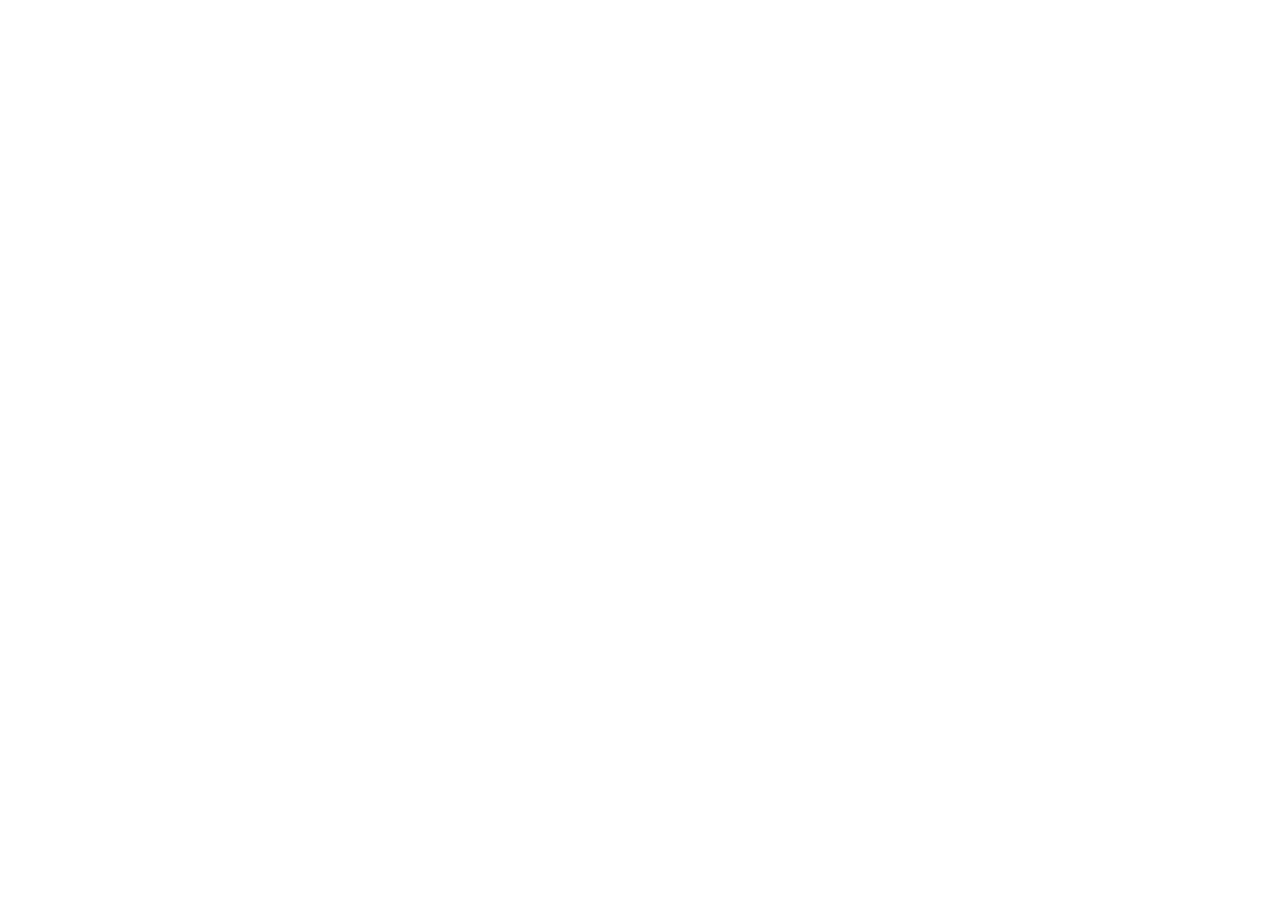
==== index.html @ 4f3e01bc "Add files via upload" ====
<!doctype html>
<html lang="pt-BR">
  <head>
    <meta charset="UTF-8" />
    <meta name="viewport" content="width=device-width, initial-scale=1.0" />
    <meta
      name="description"
      content="Sistema familiar para receitas, despesas, custos fixos, investimentos e listas de compras."
    />
    <meta name="theme-color" content="#0B0B0B" />
    <title>Controle Financeiro Sr. &amp; Sra. Ambrosio</title>
    <link rel="icon" href="./favicon.svg" type="image/svg+xml" />
    <link rel="apple-touch-icon" href="./favicon.svg" />
    <link rel="manifest" href="./manifest.webmanifest" />
  </head>
  <body>
    <div id="root"></div>
    <script type="module" src="/src/main.tsx"></script>
  </body>
</html>
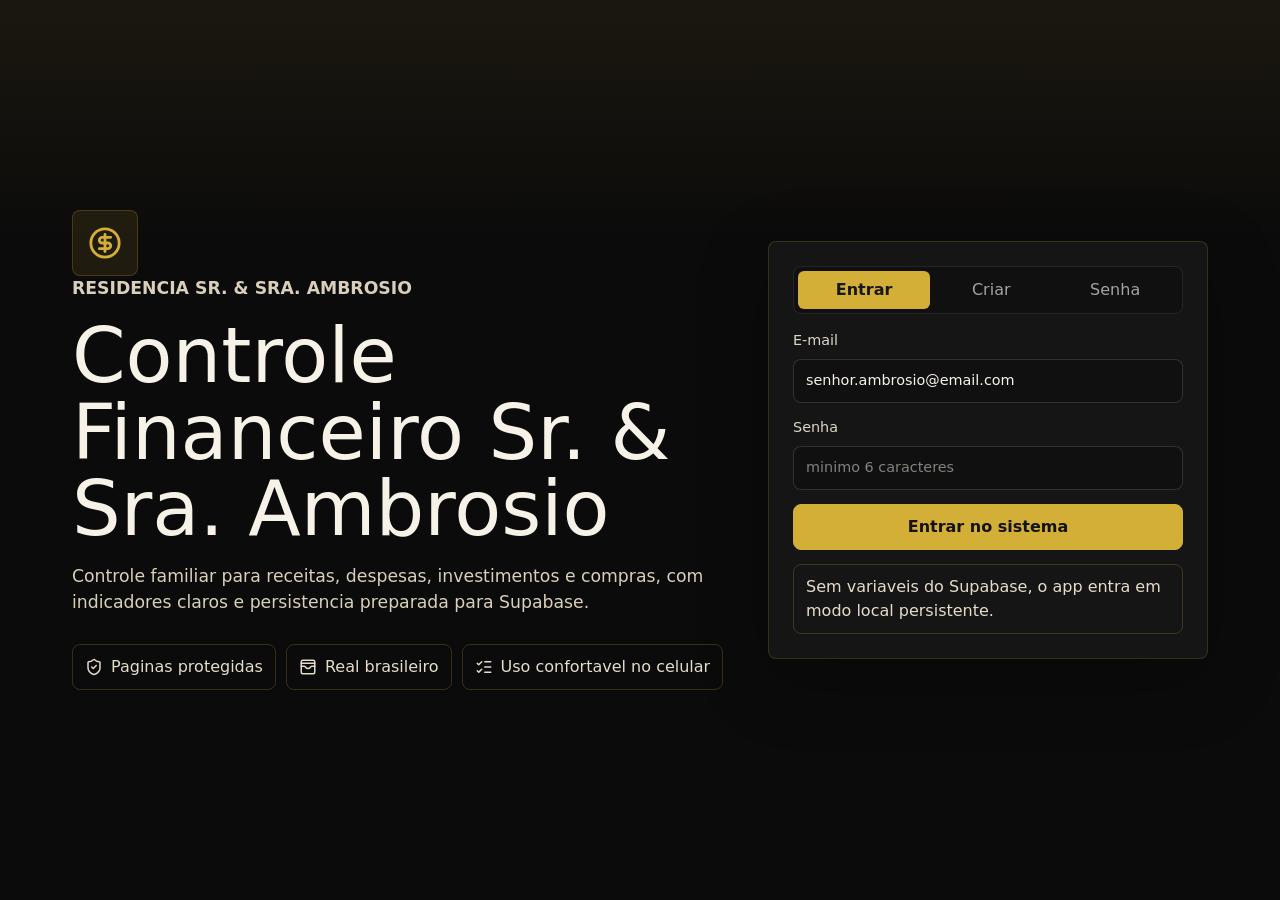
==== commit fcac418e: "Add files via upload" ====
--- a/index.html
+++ b/index.html
@@ -12,9 +12,10 @@
     <link rel="icon" href="./favicon.svg" type="image/svg+xml" />
     <link rel="apple-touch-icon" href="./favicon.svg" />
     <link rel="manifest" href="./manifest.webmanifest" />
+    <script type="module" crossorigin src="./assets/index-DC-i_f1g.js"></script>
+    <link rel="stylesheet" crossorigin href="./assets/index-DkzhdazZ.css">
   </head>
   <body>
     <div id="root"></div>
-    <script type="module" src="/src/main.tsx"></script>
   </body>
 </html>
--- a/assets/index-DkzhdazZ.css
+++ b/assets/index-DkzhdazZ.css
@@ -0,0 +1,2 @@
+/*! tailwindcss v4.2.1 | MIT License | https://tailwindcss.com */
+@layer properties{@supports (((-webkit-hyphens:none)) and (not (margin-trim:inline))) or ((-moz-orient:inline) and (not (color:rgb(from red r g b)))){*,:before,:after,::backdrop{--tw-border-style:solid}}}@layer theme{:root,:host{--font-sans:ui-sans-serif, system-ui, sans-serif, "Apple Color Emoji", "Segoe UI Emoji", "Segoe UI Symbol", "Noto Color Emoji";--font-mono:ui-monospace, SFMono-Regular, Menlo, Monaco, Consolas, "Liberation Mono", "Courier New", monospace;--spacing:.25rem;--default-font-family:var(--font-sans);--default-mono-font-family:var(--font-mono)}}@layer base{*,:after,:before,::backdrop{box-sizing:border-box;border:0 solid;margin:0;padding:0}::file-selector-button{box-sizing:border-box;border:0 solid;margin:0;padding:0}html,:host{-webkit-text-size-adjust:100%;tab-size:4;line-height:1.5;font-family:var(--default-font-family,ui-sans-serif, system-ui, sans-serif, "Apple Color Emoji", "Segoe UI Emoji", "Segoe UI Symbol", "Noto Color Emoji");font-feature-settings:var(--default-font-feature-settings,normal);font-variation-settings:var(--default-font-variation-settings,normal);-webkit-tap-highlight-color:transparent}hr{height:0;color:inherit;border-top-width:1px}abbr:where([title]){-webkit-text-decoration:underline dotted;text-decoration:underline dotted}h1,h2,h3,h4,h5,h6{font-size:inherit;font-weight:inherit}a{color:inherit;-webkit-text-decoration:inherit;-webkit-text-decoration:inherit;-webkit-text-decoration:inherit;-webkit-text-decoration:inherit;text-decoration:inherit}b,strong{font-weight:bolder}code,kbd,samp,pre{font-family:var(--default-mono-font-family,ui-monospace, SFMono-Regular, Menlo, Monaco, Consolas, "Liberation Mono", "Courier New", monospace);font-feature-settings:var(--default-mono-font-feature-settings,normal);font-variation-settings:var(--default-mono-font-variation-settings,normal);font-size:1em}small{font-size:80%}sub,sup{vertical-align:baseline;font-size:75%;line-height:0;position:relative}sub{bottom:-.25em}sup{top:-.5em}table{text-indent:0;border-color:inherit;border-collapse:collapse}:-moz-focusring{outline:auto}progress{vertical-align:baseline}summary{display:list-item}ol,ul,menu{list-style:none}img,svg,video,canvas,audio,iframe,embed,object{vertical-align:middle;display:block}img,video{max-width:100%;height:auto}button,input,select,optgroup,textarea{font:inherit;font-feature-settings:inherit;font-variation-settings:inherit;letter-spacing:inherit;color:inherit;opacity:1;background-color:#0000;border-radius:0}::file-selector-button{font:inherit;font-feature-settings:inherit;font-variation-settings:inherit;letter-spacing:inherit;color:inherit;opacity:1;background-color:#0000;border-radius:0}:where(select:is([multiple],[size])) optgroup{font-weight:bolder}:where(select:is([multiple],[size])) optgroup option{padding-inline-start:20px}::file-selector-button{margin-inline-end:4px}::placeholder{opacity:1}@supports (not ((-webkit-appearance:-apple-pay-button))) or (contain-intrinsic-size:1px){::placeholder{color:currentColor}@supports (color:color-mix(in lab, red, red)){::placeholder{color:color-mix(in oklab, currentcolor 50%, transparent)}}}textarea{resize:vertical}::-webkit-search-decoration{-webkit-appearance:none}::-webkit-date-and-time-value{min-height:1lh;text-align:inherit}::-webkit-datetime-edit{display:inline-flex}::-webkit-datetime-edit-fields-wrapper{padding:0}::-webkit-datetime-edit{padding-block:0}::-webkit-datetime-edit-year-field{padding-block:0}::-webkit-datetime-edit-month-field{padding-block:0}::-webkit-datetime-edit-day-field{padding-block:0}::-webkit-datetime-edit-hour-field{padding-block:0}::-webkit-datetime-edit-minute-field{padding-block:0}::-webkit-datetime-edit-second-field{padding-block:0}::-webkit-datetime-edit-millisecond-field{padding-block:0}::-webkit-datetime-edit-meridiem-field{padding-block:0}::-webkit-calendar-picker-indicator{line-height:1}:-moz-ui-invalid{box-shadow:none}button,input:where([type=button],[type=reset],[type=submit]){appearance:button}::file-selector-button{appearance:button}::-webkit-inner-spin-button{height:auto}::-webkit-outer-spin-button{height:auto}[hidden]:where(:not([hidden=until-found])){display:none!important}}@layer components;@layer utilities{.fixed{position:fixed}.static{position:static}.start{inset-inline-start:var(--spacing)}.end{inset-inline-end:var(--spacing)}.contents{display:contents}.hidden{display:none}.table{display:table}.border{border-style:var(--tw-border-style);border-width:1px}}:root{--black:#0b0b0b;--black-2:#171717;--black-3:#222;--gold:#d4af37;--gold-light:#f1d77a;--paper:#f7f2e7;--muted:#a3a3a3;--green:#22c55e;--red:#ef4444;--orange:#f97316;--line:#d4af3738}*{box-sizing:border-box}html{background:var(--black);color:var(--paper)}body{background:linear-gradient(180deg, #d4af3714, transparent 240px), var(--black);color:var(--paper);margin:0;font-family:Inter,ui-sans-serif,system-ui,-apple-system,BlinkMacSystemFont,Segoe UI,sans-serif}button,input,select,textarea{font:inherit}button{cursor:pointer}input,select,textarea{width:100%;min-height:44px;color:var(--paper);background:#101010;border:1px solid #f7f2e724;border-radius:8px;outline:none;padding:10px 12px}textarea{resize:vertical;min-height:92px}input:focus,select:focus,textarea:focus{border-color:var(--gold);box-shadow:0 0 0 3px #d4af3729}label{color:#ddd6c5;gap:7px;font-size:.9rem;display:grid}table{border-collapse:collapse;width:100%;min-width:880px}th,td{text-align:left;vertical-align:top;border-bottom:1px solid #f7f2e714;padding:14px 12px}th{color:var(--gold-light);text-transform:uppercase;font-size:.78rem}td small{color:var(--muted);margin-top:4px;display:block}.login-shell{grid-template-columns:minmax(0,1.1fr) minmax(340px,440px);align-items:center;gap:40px;min-height:100vh;padding:clamp(24px,6vw,72px);display:grid}.login-brand h1{color:var(--paper);max-width:900px;margin:16px 0;font-size:clamp(2rem,6vw,5rem);line-height:1}.login-brand p{color:#d9cfba;max-width:680px;font-size:1.08rem}.brand-mark{border:1px solid var(--line);width:66px;height:66px;color:var(--gold);background:#d4af371a;border-radius:8px;place-items:center;display:grid}.brand-mark.small{width:42px;height:42px}.eyebrow{color:var(--gold-light);text-transform:uppercase;letter-spacing:0;font-size:.78rem;font-weight:700}.login-highlights{flex-wrap:wrap;gap:10px;margin-top:28px;display:flex}.login-highlights span,.sync-message,.notice,.helper,.alert{border:1px solid var(--line);color:#e5dcc9;border-radius:8px;align-items:center;gap:8px;padding:10px 12px;display:inline-flex}.login-card,.panel,.metric-card,.item-card,.shopping-phone,.list-picker,.modal-card{background:#171717f0;border:1px solid #d4af372e;border-radius:8px;box-shadow:0 20px 70px #00000047}.login-card{padding:24px}.stack{gap:14px;display:grid}.segmented{background:#101010;border:1px solid #f7f2e717;border-radius:8px;grid-auto-flow:column;gap:4px;margin-bottom:16px;padding:4px;display:grid}.segmented button{min-height:38px;color:var(--muted);background:0 0;border:0;border-radius:6px}.segmented button.active{background:var(--gold);color:#171717;font-weight:800}.primary-button,.secondary-button,.ghost-button,.icon-button,.row-actions button{border-radius:8px;justify-content:center;align-items:center;gap:8px;min-height:44px;padding:10px 14px;transition:transform .15s,border-color .15s;display:inline-flex}.primary-button{border:1px solid var(--gold);background:var(--gold);color:#131313;font-weight:800}.secondary-button{border:1px solid var(--line);color:var(--gold-light);background:#d4af371f;font-weight:700}.ghost-button,.icon-button,.row-actions button{color:var(--paper);background:#101010;border:1px solid #f7f2e71f}.primary-button:hover,.secondary-button:hover,.ghost-button:hover,.icon-button:hover,.row-actions button:hover{border-color:var(--gold);transform:translateY(-1px)}.full{width:100%}.app-shell{min-height:100vh}.sidebar{border-right:1px solid var(--line);z-index:20;background:#070707;grid-template-rows:auto 1fr auto;width:282px;height:100vh;padding:18px;display:grid;position:fixed;top:0;left:0}.sidebar-title{align-items:center;gap:12px;margin-bottom:22px;display:flex}.sidebar-title span,.sidebar-footer p{color:var(--muted);margin:3px 0 0;font-size:.82rem;display:block}.sidebar nav{gap:7px;display:grid}.sidebar nav button{color:#dfd5c1;text-align:left;background:0 0;border:1px solid #0000;border-radius:8px;align-items:center;gap:10px;min-height:44px;padding:10px 12px;display:flex}.sidebar nav button.active,.sidebar nav button:hover{border-color:var(--line);color:var(--gold-light);background:#d4af3721}.sidebar-footer{gap:10px;display:grid}.content-shell{margin-left:282px;padding:22px 22px 92px}.topbar,.section-header,.panel header,.quick-actions,.split-summary,.shopping-head,.sticky-total{justify-content:space-between;align-items:center;gap:12px;display:flex}.topbar{z-index:10;background:#0b0b0bdb;border-bottom:1px solid #f7f2e714;margin:-22px -22px 22px;padding:18px 22px;position:sticky;top:0}.topbar h1,.section-header h2,.panel h2,.entity-form h2{margin:0}.month-switcher{gap:8px;min-width:280px;display:flex}.menu-button{display:none}.view-stack{gap:18px;display:grid}.quick-actions{flex-wrap:wrap;justify-content:flex-start}.quick-actions.compact{gap:8px}.metric-grid{grid-template-columns:repeat(5,minmax(160px,1fr));gap:12px;display:grid}.metric-grid.six{grid-template-columns:repeat(6,minmax(150px,1fr))}.metric-card{border-left:3px solid var(--gold);gap:8px;min-height:108px;padding:16px;display:grid}.metric-card.compact{min-height:auto}.metric-card span{color:var(--muted);font-size:.84rem}.metric-card strong{font-size:clamp(1.2rem,2vw,1.7rem)}.metric-card.positive{border-left-color:var(--green)}.metric-card.negative{border-left-color:var(--red)}.metric-card.warning{border-left-color:var(--orange)}.metric-card.gold{border-left-color:var(--gold)}.dashboard-grid{grid-template-columns:repeat(2,minmax(0,1fr));gap:18px;display:grid}.dashboard-grid.three{grid-template-columns:repeat(3,minmax(0,1fr))}.panel{min-width:0;padding:16px}.panel header{margin-bottom:14px}.panel header span{color:var(--gold)}.filters{grid-template-columns:2fr repeat(5,minmax(150px,1fr)) auto;gap:10px;display:grid}.search-field{position:relative}.search-field svg{color:var(--muted);position:absolute;top:38px;left:12px}.search-field input{padding-left:38px}.table-wrap{border:1px solid #f7f2e714;border-radius:8px;overflow:auto}.danger-row{background:#ef444414}.row-actions{flex-wrap:wrap;gap:6px;display:flex}.status{white-space:nowrap;border-radius:999px;padding:5px 9px;font-size:.78rem;font-weight:800;display:inline-flex}.status.success{color:#86efac;background:#22c55e24}.status.warning{color:#fdba74;background:#f9731624}.status.danger{color:#fca5a5;background:#ef444424}.card-grid{grid-template-columns:repeat(3,minmax(0,1fr));gap:14px;display:grid}.item-card{gap:12px;padding:16px;display:grid}.item-card h3{color:var(--gold-light);margin:0}.item-card p{color:var(--muted);margin:0}.compact-card{align-content:start}.category-swatch,.dot{border-radius:999px;width:14px;height:14px;display:inline-block}.dot.green{background:var(--green)}.dot.red{background:var(--red)}.progress-line{gap:8px;margin:12px 0;display:grid}.progress-line>div:first-child{color:#ddd6c5;justify-content:space-between;gap:10px;display:flex}.progress-track{background:#0d0d0d;border:1px solid #f7f2e714;border-radius:999px;height:11px;overflow:hidden}.progress-track span{height:100%;display:block}.progress-track .success{background:var(--green)}.progress-track .danger{background:var(--red)}.progress-track .gold{background:var(--gold)}.mini-list{gap:9px;margin:0;padding:0;list-style:none;display:grid}.mini-list li{border:1px solid #f7f2e714;border-radius:8px;padding:10px}.mini-list.danger li{border-color:#ef444447}.movement-list,.user-list{gap:10px;display:grid}.movement-list div,.user-list div{border:1px solid #f7f2e714;border-radius:8px;grid-template-columns:90px 1fr auto;align-items:center;gap:8px;padding:12px;display:grid}.movement-list span,.user-list span,.report-line{color:var(--muted)}.movement-list em{color:var(--gold-light);font-style:normal;font-weight:800}.shopping-layout{grid-template-columns:300px minmax(0,1fr);gap:18px;display:grid}.list-picker{align-content:start;gap:8px;padding:10px;display:grid}.list-picker button{color:var(--paper);text-align:left;background:#101010;border:1px solid #f7f2e714;border-radius:8px;gap:4px;padding:12px;display:grid}.list-picker button.active{border-color:var(--gold);background:#d4af371f}.list-picker span,.list-picker small{color:var(--muted)}.shopping-phone{padding:16px}.sticky-total{border:1px solid var(--line);z-index:2;background:#0f0f0f;border-radius:8px;margin-bottom:14px;padding:12px;position:sticky;top:84px}.sticky-total div{gap:4px;display:grid}.sticky-total span{color:var(--muted);font-size:.8rem}.sticky-total strong{font-size:1.35rem}.shopping-items{gap:10px;display:grid}.shopping-item{border:1px solid #f7f2e71a;border-radius:8px;grid-template-columns:56px 1fr auto;align-items:center;gap:12px;padding:12px;display:grid}.shopping-item.checked{opacity:.72}.shopping-item.checked strong{text-decoration:line-through}.shopping-item span,.shopping-item small{color:var(--muted);margin-top:3px;display:block}.big-check{border:2px solid var(--gold);color:var(--gold);background:#101010;border-radius:8px;justify-content:center;align-items:center;width:48px;height:48px;display:flex}.item-actions{gap:5px;display:flex}.item-actions button{color:var(--paper);background:#101010;border:1px solid #f7f2e71a;border-radius:8px;min-width:36px;min-height:36px}.positive-text{color:#86efac!important}.negative-text{color:#fca5a5!important}.empty-state{color:var(--muted);text-align:center;place-items:center;gap:8px;min-height:150px;padding:24px;display:grid}.modal-backdrop{z-index:40;background:#000000c2;justify-content:center;align-items:center;padding:18px;display:flex;position:fixed;inset:0}.modal-card{width:min(980px,100%);max-width:980px;max-height:92vh;padding:22px;position:relative;overflow:auto}.modal-close{color:var(--paper);background:0 0;border:0;position:absolute;top:14px;right:14px}.entity-form{gap:18px;display:grid}.form-grid{grid-template-columns:repeat(2,minmax(0,1fr));gap:14px;display:grid}.form-grid .wide{grid-column:1/-1}.checkbox-row{align-items:center;gap:10px;display:flex}.checkbox-row input{width:22px;min-height:22px}.modal-actions{justify-content:flex-end;display:flex}.bottom-nav{display:none}@media (width<=1180px){.metric-grid,.metric-grid.six{grid-template-columns:repeat(2,minmax(0,1fr))}.dashboard-grid,.dashboard-grid.three,.card-grid{grid-template-columns:1fr}.filters{grid-template-columns:repeat(2,minmax(0,1fr))}}@media (width<=840px){.login-shell{grid-template-columns:1fr;padding:20px}.sidebar{transition:transform .2s;transform:translate(-105%)}.sidebar.open{transform:translate(0)}.content-shell{margin-left:0;padding:14px 14px 96px}.topbar{margin:-14px -14px 16px;padding:12px 14px}.topbar h1{font-size:1.2rem}.menu-button{display:inline-flex}.month-switcher{width:100%;min-width:0}.topbar{flex-wrap:wrap;align-items:flex-start}.metric-grid,.metric-grid.six,.filters,.form-grid,.shopping-layout,.movement-list div,.user-list div{grid-template-columns:1fr}.shopping-item{grid-template-columns:54px 1fr}.item-actions{grid-column:1/-1}.bottom-nav{border-top:1px solid var(--line);z-index:30;background:#070707;grid-template-columns:repeat(6,1fr);gap:2px;padding:6px;display:grid;position:fixed;bottom:0;left:0;right:0}.bottom-nav button{color:var(--muted);background:0 0;border:0;border-radius:8px;place-items:center;gap:3px;min-height:54px;font-size:.68rem;display:grid}.bottom-nav button.active{color:var(--gold-light);background:#d4af371f}}@media print{.sidebar,.topbar,.bottom-nav,.quick-actions,.row-actions,.filters{display:none!important}.content-shell{margin:0;padding:0}body,html{color:#000;background:#fff}.panel,.metric-card,.item-card{box-shadow:none;border-color:#999}}@property --tw-border-style{syntax:"*";inherits:false;initial-value:solid}
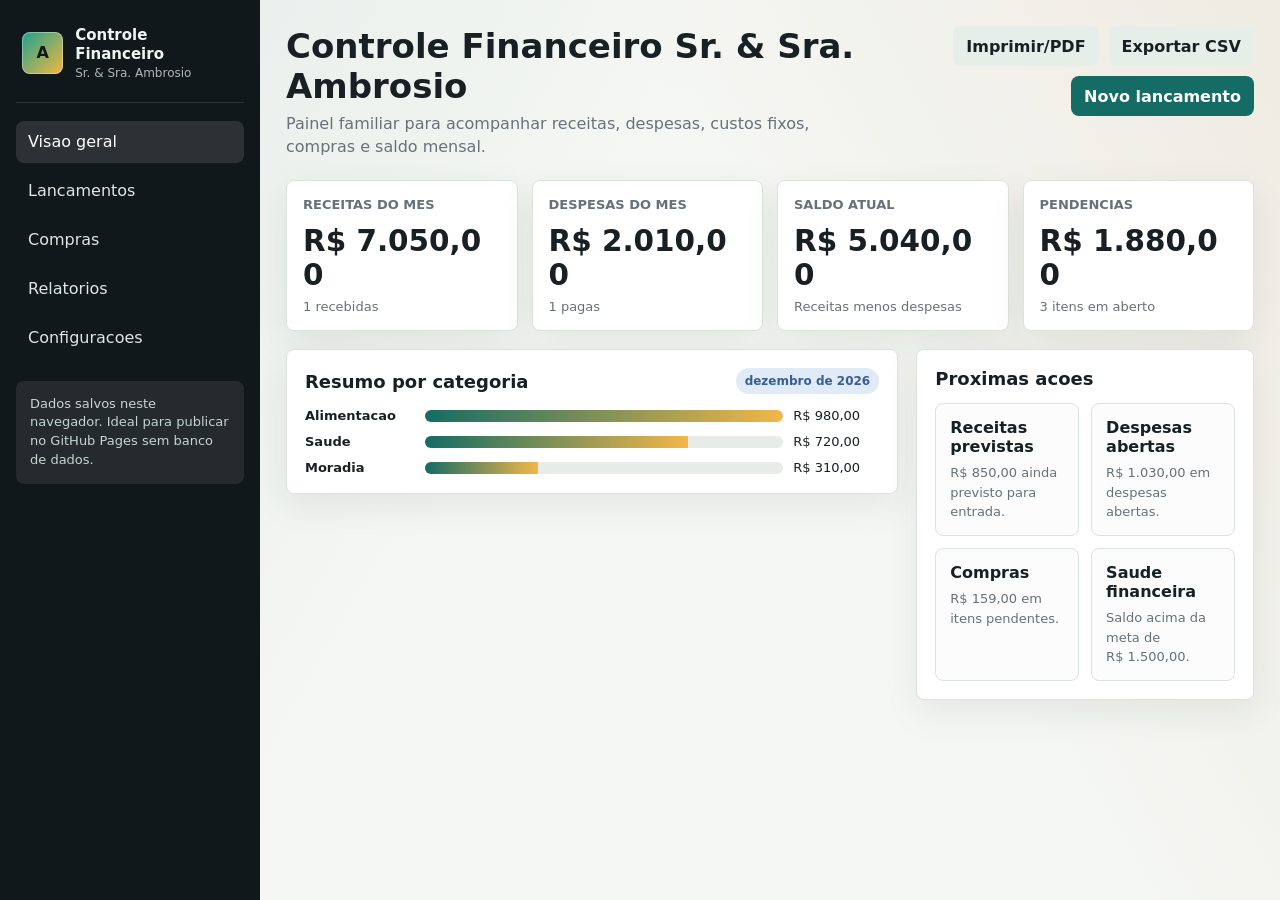
==== commit 38fd4552: "Add files via upload" ====
--- a/index.html
+++ b/index.html
@@ -1,21 +1,1234 @@
 <!doctype html>
 <html lang="pt-BR">
-  <head>
-    <meta charset="UTF-8" />
-    <meta name="viewport" content="width=device-width, initial-scale=1.0" />
-    <meta
-      name="description"
-      content="Sistema familiar para receitas, despesas, custos fixos, investimentos e listas de compras."
-    />
-    <meta name="theme-color" content="#0B0B0B" />
-    <title>Controle Financeiro Sr. &amp; Sra. Ambrosio</title>
-    <link rel="icon" href="./favicon.svg" type="image/svg+xml" />
-    <link rel="apple-touch-icon" href="./favicon.svg" />
-    <link rel="manifest" href="./manifest.webmanifest" />
-    <script type="module" crossorigin src="./assets/index-DC-i_f1g.js"></script>
-    <link rel="stylesheet" crossorigin href="./assets/index-DkzhdazZ.css">
-  </head>
-  <body>
-    <div id="root"></div>
-  </body>
+<head>
+  <meta charset="utf-8">
+  <meta name="viewport" content="width=device-width, initial-scale=1">
+  <meta name="theme-color" content="#101418">
+  <title>Controle Financeiro Sr. & Sra. Ambrosio</title>
+  <style>
+    :root {
+      --bg: #f5f7f4;
+      --panel: #ffffff;
+      --ink: #192024;
+      --muted: #687178;
+      --line: #dce3df;
+      --brand: #146c64;
+      --brand-2: #0f4f64;
+      --good: #16794b;
+      --warn: #a16008;
+      --bad: #b33a3a;
+      --blue: #355f95;
+      --shadow: 0 12px 36px rgba(25, 32, 36, 0.08);
+    }
+
+    * { box-sizing: border-box; }
+
+    body {
+      margin: 0;
+      background:
+        linear-gradient(120deg, rgba(20, 108, 100, 0.08), transparent 42%),
+        linear-gradient(240deg, rgba(161, 96, 8, 0.08), transparent 38%),
+        var(--bg);
+      color: var(--ink);
+      font-family: Inter, ui-sans-serif, system-ui, -apple-system, BlinkMacSystemFont, "Segoe UI", sans-serif;
+      min-height: 100vh;
+    }
+
+    button, input, select, textarea {
+      font: inherit;
+    }
+
+    button {
+      border: 0;
+      cursor: pointer;
+    }
+
+    .app {
+      display: grid;
+      grid-template-columns: 260px minmax(0, 1fr);
+      min-height: 100vh;
+    }
+
+    .sidebar {
+      background: #11181c;
+      color: #eef5f1;
+      padding: 22px 16px;
+      position: sticky;
+      top: 0;
+      height: 100vh;
+      overflow: auto;
+    }
+
+    .brand {
+      display: flex;
+      align-items: center;
+      gap: 12px;
+      padding: 4px 6px 22px;
+      border-bottom: 1px solid rgba(255, 255, 255, 0.12);
+      margin-bottom: 18px;
+    }
+
+    .mark {
+      width: 42px;
+      height: 42px;
+      border-radius: 8px;
+      background: linear-gradient(135deg, #20a18f, #f4b740);
+      display: grid;
+      place-items: center;
+      color: #11181c;
+      font-weight: 900;
+      letter-spacing: 0;
+      box-shadow: inset 0 0 0 1px rgba(255, 255, 255, 0.35);
+    }
+
+    .brand strong {
+      display: block;
+      font-size: 15px;
+      line-height: 1.25;
+    }
+
+    .brand span {
+      display: block;
+      color: #aab9b5;
+      font-size: 12px;
+      margin-top: 2px;
+    }
+
+    .nav {
+      display: grid;
+      gap: 7px;
+    }
+
+    .nav button {
+      min-height: 42px;
+      border-radius: 8px;
+      color: #dce8e4;
+      background: transparent;
+      text-align: left;
+      padding: 10px 12px;
+      display: flex;
+      gap: 10px;
+      align-items: center;
+    }
+
+    .nav button.active,
+    .nav button:hover {
+      background: rgba(255, 255, 255, 0.11);
+      color: #ffffff;
+    }
+
+    .sidebar-note {
+      margin-top: 22px;
+      padding: 14px;
+      border-radius: 8px;
+      background: rgba(255, 255, 255, 0.08);
+      color: #c7d5d1;
+      font-size: 13px;
+      line-height: 1.45;
+    }
+
+    main {
+      padding: 26px;
+      min-width: 0;
+    }
+
+    .topbar {
+      display: flex;
+      align-items: flex-start;
+      justify-content: space-between;
+      gap: 18px;
+      margin-bottom: 22px;
+    }
+
+    h1 {
+      font-size: clamp(24px, 3vw, 34px);
+      margin: 0 0 6px;
+      letter-spacing: 0;
+    }
+
+    .subtitle {
+      margin: 0;
+      color: var(--muted);
+      line-height: 1.45;
+    }
+
+    .toolbar {
+      display: flex;
+      gap: 10px;
+      flex-wrap: wrap;
+      justify-content: flex-end;
+    }
+
+    .btn {
+      min-height: 40px;
+      border-radius: 8px;
+      padding: 9px 13px;
+      background: #e6eee9;
+      color: var(--ink);
+      display: inline-flex;
+      align-items: center;
+      gap: 8px;
+      font-weight: 700;
+      white-space: nowrap;
+    }
+
+    .btn.primary {
+      background: var(--brand);
+      color: #ffffff;
+    }
+
+    .btn.danger {
+      background: #f4dddd;
+      color: var(--bad);
+    }
+
+    .btn:focus-visible,
+    input:focus-visible,
+    select:focus-visible,
+    textarea:focus-visible {
+      outline: 3px solid rgba(20, 108, 100, 0.28);
+      outline-offset: 2px;
+    }
+
+    .grid {
+      display: grid;
+      gap: 14px;
+    }
+
+    .kpis {
+      grid-template-columns: repeat(4, minmax(0, 1fr));
+      margin-bottom: 18px;
+    }
+
+    .kpi {
+      background: var(--panel);
+      border: 1px solid var(--line);
+      border-radius: 8px;
+      padding: 16px;
+      box-shadow: var(--shadow);
+      min-height: 118px;
+    }
+
+    .kpi .label {
+      color: var(--muted);
+      font-size: 13px;
+      font-weight: 700;
+      text-transform: uppercase;
+    }
+
+    .kpi .value {
+      margin-top: 12px;
+      font-size: clamp(21px, 2.3vw, 30px);
+      font-weight: 900;
+      word-break: break-word;
+    }
+
+    .kpi .hint {
+      color: var(--muted);
+      font-size: 13px;
+      margin-top: 7px;
+    }
+
+    .layout {
+      display: grid;
+      grid-template-columns: minmax(0, 1.45fr) minmax(320px, 0.8fr);
+      gap: 18px;
+      align-items: start;
+    }
+
+    section,
+    .panel {
+      background: var(--panel);
+      border: 1px solid var(--line);
+      border-radius: 8px;
+      box-shadow: var(--shadow);
+    }
+
+    section {
+      padding: 18px;
+    }
+
+    .section-head {
+      display: flex;
+      align-items: center;
+      justify-content: space-between;
+      gap: 12px;
+      margin-bottom: 14px;
+    }
+
+    h2 {
+      font-size: 18px;
+      margin: 0;
+      letter-spacing: 0;
+    }
+
+    .filters {
+      display: grid;
+      grid-template-columns: 1.2fr repeat(3, minmax(140px, 0.5fr));
+      gap: 10px;
+      margin-bottom: 14px;
+    }
+
+    .field {
+      display: grid;
+      gap: 6px;
+    }
+
+    label {
+      font-size: 13px;
+      font-weight: 800;
+      color: #364147;
+    }
+
+    input,
+    select,
+    textarea {
+      width: 100%;
+      min-height: 40px;
+      border-radius: 8px;
+      border: 1px solid #cfd8d3;
+      background: #ffffff;
+      color: var(--ink);
+      padding: 9px 11px;
+    }
+
+    textarea {
+      min-height: 82px;
+      resize: vertical;
+    }
+
+    .form-grid {
+      display: grid;
+      grid-template-columns: repeat(2, minmax(0, 1fr));
+      gap: 12px;
+    }
+
+    .full { grid-column: 1 / -1; }
+
+    .actions {
+      display: flex;
+      gap: 10px;
+      flex-wrap: wrap;
+      margin-top: 14px;
+    }
+
+    .table-wrap {
+      overflow-x: auto;
+      border: 1px solid var(--line);
+      border-radius: 8px;
+    }
+
+    table {
+      width: 100%;
+      border-collapse: collapse;
+      min-width: 760px;
+      background: #fff;
+    }
+
+    th,
+    td {
+      padding: 12px;
+      border-bottom: 1px solid var(--line);
+      text-align: left;
+      vertical-align: middle;
+      font-size: 14px;
+    }
+
+    th {
+      color: #4b565d;
+      background: #f8faf8;
+      font-size: 12px;
+      text-transform: uppercase;
+    }
+
+    tr:last-child td { border-bottom: 0; }
+
+    .tag {
+      display: inline-flex;
+      align-items: center;
+      min-height: 26px;
+      border-radius: 999px;
+      padding: 4px 9px;
+      font-size: 12px;
+      font-weight: 800;
+      background: #edf2ef;
+      color: #334047;
+      white-space: nowrap;
+    }
+
+    .tag.good { background: #dff1e8; color: var(--good); }
+    .tag.warn { background: #fff0d6; color: var(--warn); }
+    .tag.bad { background: #f6dfdf; color: var(--bad); }
+    .tag.blue { background: #e1eaf7; color: var(--blue); }
+
+    .money.income { color: var(--good); font-weight: 900; }
+    .money.expense { color: var(--bad); font-weight: 900; }
+
+    .empty {
+      padding: 28px;
+      color: var(--muted);
+      text-align: center;
+      border: 1px dashed #c9d3ce;
+      border-radius: 8px;
+      background: #fbfcfb;
+    }
+
+    .chart {
+      display: grid;
+      gap: 11px;
+      margin-top: 8px;
+    }
+
+    .bar-row {
+      display: grid;
+      grid-template-columns: 110px minmax(0, 1fr) 86px;
+      align-items: center;
+      gap: 10px;
+      font-size: 13px;
+    }
+
+    .bar-track {
+      height: 12px;
+      background: #e7ece8;
+      border-radius: 999px;
+      overflow: hidden;
+    }
+
+    .bar-fill {
+      height: 100%;
+      width: 0%;
+      background: linear-gradient(90deg, var(--brand), #f2b749);
+    }
+
+    .split {
+      display: grid;
+      grid-template-columns: repeat(2, minmax(0, 1fr));
+      gap: 12px;
+    }
+
+    .mini {
+      padding: 14px;
+      border: 1px solid var(--line);
+      border-radius: 8px;
+      background: #fbfcfb;
+    }
+
+    .mini strong {
+      display: block;
+      margin-bottom: 6px;
+    }
+
+    .mini span {
+      color: var(--muted);
+      font-size: 13px;
+      line-height: 1.35;
+    }
+
+    .hidden { display: none !important; }
+
+    .toast {
+      position: fixed;
+      right: 18px;
+      bottom: 18px;
+      background: #11181c;
+      color: #fff;
+      padding: 12px 14px;
+      border-radius: 8px;
+      box-shadow: var(--shadow);
+      max-width: min(360px, calc(100vw - 36px));
+      opacity: 0;
+      transform: translateY(12px);
+      pointer-events: none;
+      transition: 160ms ease;
+      z-index: 20;
+    }
+
+    .toast.show {
+      opacity: 1;
+      transform: translateY(0);
+    }
+
+    @media (max-width: 1040px) {
+      .app { grid-template-columns: 1fr; }
+      .sidebar {
+        position: static;
+        height: auto;
+      }
+      .nav {
+        grid-template-columns: repeat(3, minmax(0, 1fr));
+      }
+      .layout,
+      .kpis {
+        grid-template-columns: 1fr 1fr;
+      }
+      .filters {
+        grid-template-columns: 1fr 1fr;
+      }
+    }
+
+    @media (max-width: 720px) {
+      main { padding: 18px 12px; }
+      .topbar,
+      .section-head {
+        display: grid;
+      }
+      .toolbar {
+        justify-content: stretch;
+      }
+      .toolbar .btn,
+      .actions .btn {
+        justify-content: center;
+        flex: 1 1 150px;
+      }
+      .nav,
+      .layout,
+      .kpis,
+      .filters,
+      .form-grid,
+      .split {
+        grid-template-columns: 1fr;
+      }
+      .bar-row {
+        grid-template-columns: 86px minmax(0, 1fr);
+      }
+      .bar-row .amount {
+        grid-column: 2;
+      }
+    }
+
+    @media print {
+      .sidebar,
+      .toolbar,
+      .form-panel,
+      .filters,
+      .row-actions,
+      .toast {
+        display: none !important;
+      }
+      .app { display: block; }
+      main { padding: 0; }
+      body { background: #fff; }
+      section,
+      .kpi {
+        box-shadow: none;
+      }
+    }
+  </style>
+</head>
+<body>
+  <div class="app">
+    <aside class="sidebar">
+      <div class="brand">
+        <div class="mark">A</div>
+        <div>
+          <strong>Controle Financeiro</strong>
+          <span>Sr. & Sra. Ambrosio</span>
+        </div>
+      </div>
+      <nav class="nav" aria-label="Areas do painel">
+        <button class="active" type="button" data-view="dashboard">Visao geral</button>
+        <button type="button" data-view="transactions">Lancamentos</button>
+        <button type="button" data-view="shopping">Compras</button>
+        <button type="button" data-view="reports">Relatorios</button>
+        <button type="button" data-view="settings">Configuracoes</button>
+      </nav>
+      <div class="sidebar-note">
+        Dados salvos neste navegador. Ideal para publicar no GitHub Pages sem banco de dados.
+      </div>
+    </aside>
+
+    <main>
+      <header class="topbar">
+        <div>
+          <h1>Controle Financeiro Sr. & Sra. Ambrosio</h1>
+          <p class="subtitle">Painel familiar para acompanhar receitas, despesas, custos fixos, compras e saldo mensal.</p>
+        </div>
+        <div class="toolbar">
+          <button class="btn" type="button" id="printBtn">Imprimir/PDF</button>
+          <button class="btn" type="button" id="exportBtn">Exportar CSV</button>
+          <button class="btn primary" type="button" data-view-shortcut="transactions">Novo lancamento</button>
+        </div>
+      </header>
+
+      <div class="grid kpis" aria-label="Indicadores financeiros">
+        <article class="kpi">
+          <div class="label">Receitas do mes</div>
+          <div class="value" id="incomeTotal">R$ 0,00</div>
+          <div class="hint" id="incomeHint">0 recebidas</div>
+        </article>
+        <article class="kpi">
+          <div class="label">Despesas do mes</div>
+          <div class="value" id="expenseTotal">R$ 0,00</div>
+          <div class="hint" id="expenseHint">0 pagas</div>
+        </article>
+        <article class="kpi">
+          <div class="label">Saldo atual</div>
+          <div class="value" id="balanceTotal">R$ 0,00</div>
+          <div class="hint">Receitas menos despesas</div>
+        </article>
+        <article class="kpi">
+          <div class="label">Pendencias</div>
+          <div class="value" id="pendingTotal">R$ 0,00</div>
+          <div class="hint" id="pendingHint">0 itens em aberto</div>
+        </article>
+      </div>
+
+      <div id="view-dashboard" class="view">
+        <div class="layout">
+          <section>
+            <div class="section-head">
+              <h2>Resumo por categoria</h2>
+              <span class="tag blue" id="monthLabel">Mes atual</span>
+            </div>
+            <div class="chart" id="categoryChart"></div>
+          </section>
+          <section>
+            <div class="section-head">
+              <h2>Proximas acoes</h2>
+            </div>
+            <div class="split">
+              <div class="mini">
+                <strong>Receitas previstas</strong>
+                <span id="plannedIncomeBox">Nada previsto para este mes.</span>
+              </div>
+              <div class="mini">
+                <strong>Despesas abertas</strong>
+                <span id="openExpenseBox">Nenhuma despesa em aberto.</span>
+              </div>
+              <div class="mini">
+                <strong>Compras</strong>
+                <span id="shoppingBox">Nenhuma lista ativa.</span>
+              </div>
+              <div class="mini">
+                <strong>Saude financeira</strong>
+                <span id="healthBox">Inclua lancamentos para ver o diagnostico.</span>
+              </div>
+            </div>
+          </section>
+        </div>
+      </div>
+
+      <div id="view-transactions" class="view hidden">
+        <div class="layout">
+          <section>
+            <div class="section-head">
+              <h2>Lancamentos</h2>
+              <button class="btn danger" type="button" id="clearDoneBtn">Limpar pagos/recebidos</button>
+            </div>
+            <div class="filters">
+              <input id="searchInput" type="search" placeholder="Buscar descricao, categoria ou responsavel" aria-label="Buscar lancamentos">
+              <select id="typeFilter" aria-label="Filtrar por tipo">
+                <option value="">Todos os tipos</option>
+                <option value="income">Receitas</option>
+                <option value="expense">Despesas</option>
+              </select>
+              <select id="statusFilter" aria-label="Filtrar por status">
+                <option value="">Todos os status</option>
+                <option value="open">Em aberto</option>
+                <option value="done">Concluidos</option>
+              </select>
+              <select id="monthFilter" aria-label="Filtrar por mes">
+                <option value="current">Mes atual</option>
+                <option value="all">Todos os meses</option>
+              </select>
+            </div>
+            <div class="table-wrap">
+              <table>
+                <thead>
+                  <tr>
+                    <th>Data</th>
+                    <th>Descricao</th>
+                    <th>Categoria</th>
+                    <th>Tipo</th>
+                    <th>Status</th>
+                    <th>Valor</th>
+                    <th class="row-actions">Acoes</th>
+                  </tr>
+                </thead>
+                <tbody id="transactionRows"></tbody>
+              </table>
+            </div>
+          </section>
+
+          <section class="form-panel">
+            <div class="section-head">
+              <h2 id="formTitle">Novo lancamento</h2>
+            </div>
+            <form id="transactionForm">
+              <input type="hidden" id="editId">
+              <div class="form-grid">
+                <div class="field">
+                  <label for="txType">Tipo</label>
+                  <select id="txType" required>
+                    <option value="income">Receita</option>
+                    <option value="expense">Despesa</option>
+                  </select>
+                </div>
+                <div class="field">
+                  <label for="txDate">Data</label>
+                  <input id="txDate" type="date" required>
+                </div>
+                <div class="field full">
+                  <label for="txDescription">Descricao</label>
+                  <input id="txDescription" type="text" required maxlength="80" placeholder="Ex.: Salario, mercado, energia">
+                </div>
+                <div class="field">
+                  <label for="txCategory">Categoria</label>
+                  <input id="txCategory" type="text" required maxlength="40" placeholder="Moradia, alimentacao">
+                </div>
+                <div class="field">
+                  <label for="txResponsible">Responsavel</label>
+                  <input id="txResponsible" type="text" maxlength="40" placeholder="Sr., Sra., familia">
+                </div>
+                <div class="field">
+                  <label for="txAmount">Valor</label>
+                  <input id="txAmount" type="number" min="0" step="0.01" required placeholder="0,00">
+                </div>
+                <div class="field">
+                  <label for="txStatus">Status</label>
+                  <select id="txStatus" required>
+                    <option value="open">Em aberto</option>
+                    <option value="done">Pago/recebido</option>
+                  </select>
+                </div>
+                <div class="field full">
+                  <label for="txNote">Observacao</label>
+                  <textarea id="txNote" maxlength="180" placeholder="Detalhes opcionais"></textarea>
+                </div>
+              </div>
+              <div class="actions">
+                <button class="btn primary" type="submit">Salvar lancamento</button>
+                <button class="btn" type="button" id="cancelEditBtn">Cancelar</button>
+              </div>
+            </form>
+          </section>
+        </div>
+      </div>
+
+      <div id="view-shopping" class="view hidden">
+        <div class="layout">
+          <section>
+            <div class="section-head">
+              <h2>Lista de compras</h2>
+              <span class="tag" id="shoppingTotal">R$ 0,00</span>
+            </div>
+            <div class="table-wrap">
+              <table>
+                <thead>
+                  <tr>
+                    <th>Item</th>
+                    <th>Quantidade</th>
+                    <th>Valor estimado</th>
+                    <th>Status</th>
+                    <th class="row-actions">Acoes</th>
+                  </tr>
+                </thead>
+                <tbody id="shoppingRows"></tbody>
+              </table>
+            </div>
+          </section>
+          <section class="form-panel">
+            <div class="section-head">
+              <h2>Novo item</h2>
+            </div>
+            <form id="shoppingForm">
+              <div class="form-grid">
+                <div class="field full">
+                  <label for="itemName">Item</label>
+                  <input id="itemName" required maxlength="70" placeholder="Ex.: Arroz, remedio, material">
+                </div>
+                <div class="field">
+                  <label for="itemQty">Quantidade</label>
+                  <input id="itemQty" type="number" min="1" step="1" value="1" required>
+                </div>
+                <div class="field">
+                  <label for="itemAmount">Valor estimado</label>
+                  <input id="itemAmount" type="number" min="0" step="0.01" required>
+                </div>
+              </div>
+              <div class="actions">
+                <button class="btn primary" type="submit">Adicionar item</button>
+                <button class="btn" type="button" id="shoppingToExpenseBtn">Gerar despesa</button>
+              </div>
+            </form>
+          </section>
+        </div>
+      </div>
+
+      <div id="view-reports" class="view hidden">
+        <section>
+          <div class="section-head">
+            <h2>Relatorio rapido</h2>
+            <span class="tag blue">Exportavel</span>
+          </div>
+          <div class="split">
+            <div class="mini">
+              <strong>Maior categoria de despesa</strong>
+              <span id="topCategoryReport">Ainda sem despesas.</span>
+            </div>
+            <div class="mini">
+              <strong>Media de lancamentos</strong>
+              <span id="averageReport">Inclua lancamentos para calcular.</span>
+            </div>
+            <div class="mini">
+              <strong>Total geral de receitas</strong>
+              <span id="allIncomeReport">R$ 0,00</span>
+            </div>
+            <div class="mini">
+              <strong>Total geral de despesas</strong>
+              <span id="allExpenseReport">R$ 0,00</span>
+            </div>
+          </div>
+        </section>
+      </div>
+
+      <div id="view-settings" class="view hidden">
+        <section>
+          <div class="section-head">
+            <h2>Configuracoes</h2>
+          </div>
+          <div class="form-grid">
+            <div class="field">
+              <label for="familyName">Nome do painel</label>
+              <input id="familyName" maxlength="70">
+            </div>
+            <div class="field">
+              <label for="monthlyGoal">Meta de saldo mensal</label>
+              <input id="monthlyGoal" type="number" min="0" step="0.01">
+            </div>
+            <div class="field full">
+              <label for="settingsNote">Observacao da familia</label>
+              <textarea id="settingsNote" maxlength="220"></textarea>
+            </div>
+          </div>
+          <div class="actions">
+            <button class="btn primary" type="button" id="saveSettingsBtn">Salvar configuracoes</button>
+            <button class="btn danger" type="button" id="resetBtn">Restaurar exemplo</button>
+          </div>
+        </section>
+      </div>
+    </main>
+  </div>
+
+  <div class="toast" id="toast" role="status" aria-live="polite"></div>
+
+  <script>
+    const money = new Intl.NumberFormat("pt-BR", { style: "currency", currency: "BRL" });
+    const today = new Date().toISOString().slice(0, 10);
+    const monthKey = today.slice(0, 7);
+    const storageKey = "ambrosio_static_finance_panel_v1";
+
+    const seed = {
+      settings: {
+        familyName: "Controle Financeiro Sr. & Sra. Ambrosio",
+        monthlyGoal: 1500,
+        note: "Organizar a rotina financeira da residencia com lancamentos simples."
+      },
+      transactions: [
+        { id: newId(), type: "income", date: `${monthKey}-05`, description: "Salario", category: "Receita principal", responsible: "Familia", amount: 6200, status: "done", note: "" },
+        { id: newId(), type: "income", date: `${monthKey}-12`, description: "Renda extra", category: "Servicos", responsible: "Familia", amount: 850, status: "open", note: "" },
+        { id: newId(), type: "expense", date: `${monthKey}-06`, description: "Mercado", category: "Alimentacao", responsible: "Casa", amount: 980, status: "done", note: "" },
+        { id: newId(), type: "expense", date: `${monthKey}-10`, description: "Energia", category: "Moradia", responsible: "Casa", amount: 310, status: "open", note: "" },
+        { id: newId(), type: "expense", date: `${monthKey}-15`, description: "Plano de saude", category: "Saude", responsible: "Familia", amount: 720, status: "open", note: "" }
+      ],
+      shopping: [
+        { id: newId(), name: "Arroz", qty: 2, amount: 32, done: false },
+        { id: newId(), name: "Produtos de limpeza", qty: 1, amount: 95, done: false },
+        { id: newId(), name: "Frutas e verduras", qty: 1, amount: 120, done: true }
+      ]
+    };
+
+    let state = load();
+
+    function load() {
+      try {
+        const raw = localStorage.getItem(storageKey);
+        return raw ? JSON.parse(raw) : copySeed();
+      } catch {
+        return copySeed();
+      }
+    }
+
+    function copySeed() {
+      return JSON.parse(JSON.stringify(seed));
+    }
+
+    function newId() {
+      if (window.crypto && typeof window.crypto.randomUUID === "function") {
+        return window.crypto.randomUUID();
+      }
+      return `id-${Date.now()}-${Math.random().toString(16).slice(2)}`;
+    }
+
+    function save() {
+      localStorage.setItem(storageKey, JSON.stringify(state));
+    }
+
+    function currency(value) {
+      return money.format(Number(value) || 0);
+    }
+
+    function isCurrentMonth(item) {
+      return item.date && item.date.slice(0, 7) === monthKey;
+    }
+
+    function showToast(message) {
+      const toast = document.querySelector("#toast");
+      toast.textContent = message;
+      toast.classList.add("show");
+      setTimeout(() => toast.classList.remove("show"), 2200);
+    }
+
+    function setView(view) {
+      document.querySelectorAll(".view").forEach((node) => node.classList.add("hidden"));
+      document.querySelector(`#view-${view}`).classList.remove("hidden");
+      document.querySelectorAll(".nav button").forEach((button) => {
+        button.classList.toggle("active", button.dataset.view === view);
+      });
+    }
+
+    function totals() {
+      const current = state.transactions.filter(isCurrentMonth);
+      const income = current.filter((item) => item.type === "income").reduce((sum, item) => sum + item.amount, 0);
+      const expense = current.filter((item) => item.type === "expense").reduce((sum, item) => sum + item.amount, 0);
+      const pending = current.filter((item) => item.status === "open").reduce((sum, item) => sum + item.amount, 0);
+      return { current, income, expense, balance: income - expense, pending };
+    }
+
+    function renderKpis() {
+      const data = totals();
+      const doneIncome = data.current.filter((item) => item.type === "income" && item.status === "done").length;
+      const doneExpense = data.current.filter((item) => item.type === "expense" && item.status === "done").length;
+      const pendingCount = data.current.filter((item) => item.status === "open").length;
+      document.querySelector("#incomeTotal").textContent = currency(data.income);
+      document.querySelector("#expenseTotal").textContent = currency(data.expense);
+      document.querySelector("#balanceTotal").textContent = currency(data.balance);
+      document.querySelector("#pendingTotal").textContent = currency(data.pending);
+      document.querySelector("#incomeHint").textContent = `${doneIncome} recebidas`;
+      document.querySelector("#expenseHint").textContent = `${doneExpense} pagas`;
+      document.querySelector("#pendingHint").textContent = `${pendingCount} itens em aberto`;
+      document.querySelector("#monthLabel").textContent = new Date(`${monthKey}-02T12:00:00`).toLocaleDateString("pt-BR", { month: "long", year: "numeric" });
+    }
+
+    function renderChart() {
+      const expenses = state.transactions.filter((item) => item.type === "expense" && isCurrentMonth(item));
+      const grouped = expenses.reduce((map, item) => {
+        map[item.category] = (map[item.category] || 0) + item.amount;
+        return map;
+      }, {});
+      const rows = Object.entries(grouped).sort((a, b) => b[1] - a[1]);
+      const max = Math.max(...rows.map((row) => row[1]), 1);
+      const chart = document.querySelector("#categoryChart");
+      if (!rows.length) {
+        chart.innerHTML = '<div class="empty">Nenhuma despesa cadastrada neste mes.</div>';
+        return;
+      }
+      chart.innerHTML = rows.map(([category, amount]) => `
+        <div class="bar-row">
+          <strong>${escapeHtml(category)}</strong>
+          <div class="bar-track"><div class="bar-fill" style="width:${Math.max(6, (amount / max) * 100)}%"></div></div>
+          <span class="amount">${currency(amount)}</span>
+        </div>
+      `).join("");
+    }
+
+    function transactionStatus(item) {
+      if (item.status === "done") return item.type === "income" ? "Recebido" : "Pago";
+      return "Em aberto";
+    }
+
+    function statusClass(item) {
+      if (item.status === "done") return "good";
+      return item.type === "income" ? "blue" : "warn";
+    }
+
+    function getFilteredTransactions() {
+      const search = document.querySelector("#searchInput")?.value.trim().toLowerCase() || "";
+      const type = document.querySelector("#typeFilter")?.value || "";
+      const status = document.querySelector("#statusFilter")?.value || "";
+      const month = document.querySelector("#monthFilter")?.value || "current";
+      return state.transactions.filter((item) => {
+        const text = `${item.description} ${item.category} ${item.responsible}`.toLowerCase();
+        return (!search || text.includes(search))
+          && (!type || item.type === type)
+          && (!status || item.status === status)
+          && (month === "all" || isCurrentMonth(item));
+      }).sort((a, b) => b.date.localeCompare(a.date));
+    }
+
+    function renderTransactions() {
+      const rows = getFilteredTransactions();
+      const body = document.querySelector("#transactionRows");
+      if (!rows.length) {
+        body.innerHTML = '<tr><td colspan="7"><div class="empty">Nenhum lancamento encontrado.</div></td></tr>';
+        return;
+      }
+      body.innerHTML = rows.map((item) => `
+        <tr>
+          <td>${formatDate(item.date)}</td>
+          <td><strong>${escapeHtml(item.description)}</strong><br><span class="subtitle">${escapeHtml(item.responsible || "Sem responsavel")}</span></td>
+          <td>${escapeHtml(item.category)}</td>
+          <td><span class="tag ${item.type === "income" ? "good" : "bad"}">${item.type === "income" ? "Receita" : "Despesa"}</span></td>
+          <td><span class="tag ${statusClass(item)}">${transactionStatus(item)}</span></td>
+          <td class="money ${item.type}">${item.type === "income" ? "+" : "-"} ${currency(item.amount)}</td>
+          <td class="row-actions">
+            <button class="btn" type="button" data-edit="${item.id}">Editar</button>
+            <button class="btn danger" type="button" data-delete="${item.id}">Excluir</button>
+          </td>
+        </tr>
+      `).join("");
+    }
+
+    function renderShopping() {
+      const body = document.querySelector("#shoppingRows");
+      const total = state.shopping.reduce((sum, item) => sum + item.qty * item.amount, 0);
+      document.querySelector("#shoppingTotal").textContent = currency(total);
+      if (!state.shopping.length) {
+        body.innerHTML = '<tr><td colspan="5"><div class="empty">Lista de compras vazia.</div></td></tr>';
+        return;
+      }
+      body.innerHTML = state.shopping.map((item) => `
+        <tr>
+          <td><strong>${escapeHtml(item.name)}</strong></td>
+          <td>${item.qty}</td>
+          <td>${currency(item.qty * item.amount)}</td>
+          <td><button class="tag ${item.done ? "good" : "warn"}" type="button" data-toggle-item="${item.id}">${item.done ? "Comprado" : "Pendente"}</button></td>
+          <td class="row-actions"><button class="btn danger" type="button" data-delete-item="${item.id}">Excluir</button></td>
+        </tr>
+      `).join("");
+    }
+
+    function renderReports() {
+      const allIncome = state.transactions.filter((item) => item.type === "income").reduce((sum, item) => sum + item.amount, 0);
+      const allExpense = state.transactions.filter((item) => item.type === "expense").reduce((sum, item) => sum + item.amount, 0);
+      const expenses = state.transactions.filter((item) => item.type === "expense");
+      const grouped = expenses.reduce((map, item) => {
+        map[item.category] = (map[item.category] || 0) + item.amount;
+        return map;
+      }, {});
+      const top = Object.entries(grouped).sort((a, b) => b[1] - a[1])[0];
+      const average = state.transactions.length ? (allIncome + allExpense) / state.transactions.length : 0;
+      document.querySelector("#topCategoryReport").textContent = top ? `${top[0]} concentra ${currency(top[1])}.` : "Ainda sem despesas.";
+      document.querySelector("#averageReport").textContent = state.transactions.length ? `${currency(average)} por lancamento.` : "Inclua lancamentos para calcular.";
+      document.querySelector("#allIncomeReport").textContent = currency(allIncome);
+      document.querySelector("#allExpenseReport").textContent = currency(allExpense);
+    }
+
+    function renderDashboardNotes() {
+      const data = totals();
+      const plannedIncome = data.current.filter((item) => item.type === "income" && item.status === "open").reduce((sum, item) => sum + item.amount, 0);
+      const openExpenses = data.current.filter((item) => item.type === "expense" && item.status === "open").reduce((sum, item) => sum + item.amount, 0);
+      const shoppingOpen = state.shopping.filter((item) => !item.done).reduce((sum, item) => sum + item.qty * item.amount, 0);
+      const goal = Number(state.settings.monthlyGoal) || 0;
+      document.querySelector("#plannedIncomeBox").textContent = plannedIncome ? `${currency(plannedIncome)} ainda previsto para entrada.` : "Nada previsto para este mes.";
+      document.querySelector("#openExpenseBox").textContent = openExpenses ? `${currency(openExpenses)} em despesas abertas.` : "Nenhuma despesa em aberto.";
+      document.querySelector("#shoppingBox").textContent = shoppingOpen ? `${currency(shoppingOpen)} em itens pendentes.` : "Nenhuma lista ativa.";
+      document.querySelector("#healthBox").textContent = data.balance >= goal
+        ? `Saldo acima da meta de ${currency(goal)}.`
+        : `Faltam ${currency(Math.max(goal - data.balance, 0))} para a meta mensal.`;
+    }
+
+    function renderSettings() {
+      document.querySelector("#familyName").value = state.settings.familyName;
+      document.querySelector("#monthlyGoal").value = state.settings.monthlyGoal;
+      document.querySelector("#settingsNote").value = state.settings.note;
+    }
+
+    function renderAll() {
+      renderKpis();
+      renderChart();
+      renderTransactions();
+      renderShopping();
+      renderReports();
+      renderDashboardNotes();
+      renderSettings();
+    }
+
+    function formatDate(value) {
+      return new Date(`${value}T12:00:00`).toLocaleDateString("pt-BR");
+    }
+
+    function escapeHtml(value) {
+      return String(value || "").replace(/[&<>"']/g, (char) => ({
+        "&": "&amp;",
+        "<": "&lt;",
+        ">": "&gt;",
+        '"': "&quot;",
+        "'": "&#39;"
+      })[char]);
+    }
+
+    function resetForm() {
+      document.querySelector("#transactionForm").reset();
+      document.querySelector("#txDate").value = today;
+      document.querySelector("#editId").value = "";
+      document.querySelector("#formTitle").textContent = "Novo lancamento";
+    }
+
+    function editTransaction(id) {
+      const item = state.transactions.find((entry) => entry.id === id);
+      if (!item) return;
+      document.querySelector("#editId").value = item.id;
+      document.querySelector("#txType").value = item.type;
+      document.querySelector("#txDate").value = item.date;
+      document.querySelector("#txDescription").value = item.description;
+      document.querySelector("#txCategory").value = item.category;
+      document.querySelector("#txResponsible").value = item.responsible;
+      document.querySelector("#txAmount").value = item.amount;
+      document.querySelector("#txStatus").value = item.status;
+      document.querySelector("#txNote").value = item.note;
+      document.querySelector("#formTitle").textContent = "Editar lancamento";
+      setView("transactions");
+    }
+
+    function exportCsv() {
+      const header = ["data", "tipo", "descricao", "categoria", "responsavel", "status", "valor", "observacao"];
+      const lines = state.transactions.map((item) => [
+        item.date,
+        item.type === "income" ? "receita" : "despesa",
+        item.description,
+        item.category,
+        item.responsible,
+        item.status,
+        item.amount.toFixed(2),
+        item.note
+      ].map((field) => `"${String(field).replaceAll('"', '""')}"`).join(","));
+      const blob = new Blob([[header.join(","), ...lines].join("\n")], { type: "text/csv;charset=utf-8" });
+      const link = document.createElement("a");
+      link.href = URL.createObjectURL(blob);
+      link.download = "controle-financeiro-ambrosio.csv";
+      link.click();
+      URL.revokeObjectURL(link.href);
+    }
+
+    document.querySelectorAll("[data-view], [data-view-shortcut]").forEach((button) => {
+      button.addEventListener("click", () => setView(button.dataset.view || button.dataset.viewShortcut));
+    });
+
+    document.querySelector("#transactionForm").addEventListener("submit", (event) => {
+      event.preventDefault();
+      const id = document.querySelector("#editId").value || newId();
+      const entry = {
+        id,
+        type: document.querySelector("#txType").value,
+        date: document.querySelector("#txDate").value,
+        description: document.querySelector("#txDescription").value.trim(),
+        category: document.querySelector("#txCategory").value.trim(),
+        responsible: document.querySelector("#txResponsible").value.trim(),
+        amount: Number(document.querySelector("#txAmount").value || 0),
+        status: document.querySelector("#txStatus").value,
+        note: document.querySelector("#txNote").value.trim()
+      };
+      state.transactions = state.transactions.some((item) => item.id === id)
+        ? state.transactions.map((item) => item.id === id ? entry : item)
+        : [entry, ...state.transactions];
+      save();
+      resetForm();
+      renderAll();
+      showToast("Lancamento salvo.");
+    });
+
+    document.querySelector("#transactionRows").addEventListener("click", (event) => {
+      const editId = event.target.dataset.edit;
+      const deleteId = event.target.dataset.delete;
+      if (editId) editTransaction(editId);
+      if (deleteId && confirm("Excluir este lancamento?")) {
+        state.transactions = state.transactions.filter((item) => item.id !== deleteId);
+        save();
+        renderAll();
+        showToast("Lancamento excluido.");
+      }
+    });
+
+    document.querySelector("#shoppingForm").addEventListener("submit", (event) => {
+      event.preventDefault();
+      state.shopping.unshift({
+        id: newId(),
+        name: document.querySelector("#itemName").value.trim(),
+        qty: Number(document.querySelector("#itemQty").value || 1),
+        amount: Number(document.querySelector("#itemAmount").value || 0),
+        done: false
+      });
+      event.target.reset();
+      document.querySelector("#itemQty").value = 1;
+      save();
+      renderAll();
+      showToast("Item adicionado.");
+    });
+
+    document.querySelector("#shoppingRows").addEventListener("click", (event) => {
+      const toggleId = event.target.dataset.toggleItem;
+      const deleteId = event.target.dataset.deleteItem;
+      if (toggleId) {
+        state.shopping = state.shopping.map((item) => item.id === toggleId ? { ...item, done: !item.done } : item);
+        save();
+        renderAll();
+      }
+      if (deleteId && confirm("Excluir este item?")) {
+        state.shopping = state.shopping.filter((item) => item.id !== deleteId);
+        save();
+        renderAll();
+      }
+    });
+
+    document.querySelector("#shoppingToExpenseBtn").addEventListener("click", () => {
+      const total = state.shopping.reduce((sum, item) => sum + item.qty * item.amount, 0);
+      if (!total) return showToast("A lista esta vazia.");
+      state.transactions.unshift({
+        id: newId(),
+        type: "expense",
+        date: today,
+        description: "Lista de compras",
+        category: "Compras",
+        responsible: "Casa",
+        amount: total,
+        status: "open",
+        note: `${state.shopping.length} itens registrados`
+      });
+      save();
+      renderAll();
+      setView("transactions");
+      showToast("Despesa criada a partir da lista.");
+    });
+
+    document.querySelector("#clearDoneBtn").addEventListener("click", () => {
+      if (!confirm("Remover lancamentos pagos e recebidos?")) return;
+      state.transactions = state.transactions.filter((item) => item.status !== "done");
+      save();
+      renderAll();
+      showToast("Lancamentos concluidos removidos.");
+    });
+
+    document.querySelector("#saveSettingsBtn").addEventListener("click", () => {
+      state.settings.familyName = document.querySelector("#familyName").value.trim() || seed.settings.familyName;
+      state.settings.monthlyGoal = Number(document.querySelector("#monthlyGoal").value || 0);
+      state.settings.note = document.querySelector("#settingsNote").value.trim();
+      document.querySelector("h1").textContent = state.settings.familyName;
+      save();
+      renderAll();
+      showToast("Configuracoes salvas.");
+    });
+
+    document.querySelector("#resetBtn").addEventListener("click", () => {
+      if (!confirm("Restaurar os dados de exemplo?")) return;
+      state = copySeed();
+      save();
+      resetForm();
+      renderAll();
+      showToast("Dados restaurados.");
+    });
+
+    ["searchInput", "typeFilter", "statusFilter", "monthFilter"].forEach((id) => {
+      document.querySelector(`#${id}`).addEventListener("input", renderTransactions);
+    });
+
+    document.querySelector("#cancelEditBtn").addEventListener("click", resetForm);
+    document.querySelector("#printBtn").addEventListener("click", () => window.print());
+    document.querySelector("#exportBtn").addEventListener("click", exportCsv);
+
+    document.querySelector("#txDate").value = today;
+    document.querySelector("h1").textContent = state.settings.familyName;
+    renderAll();
+  </script>
+</body>
 </html>
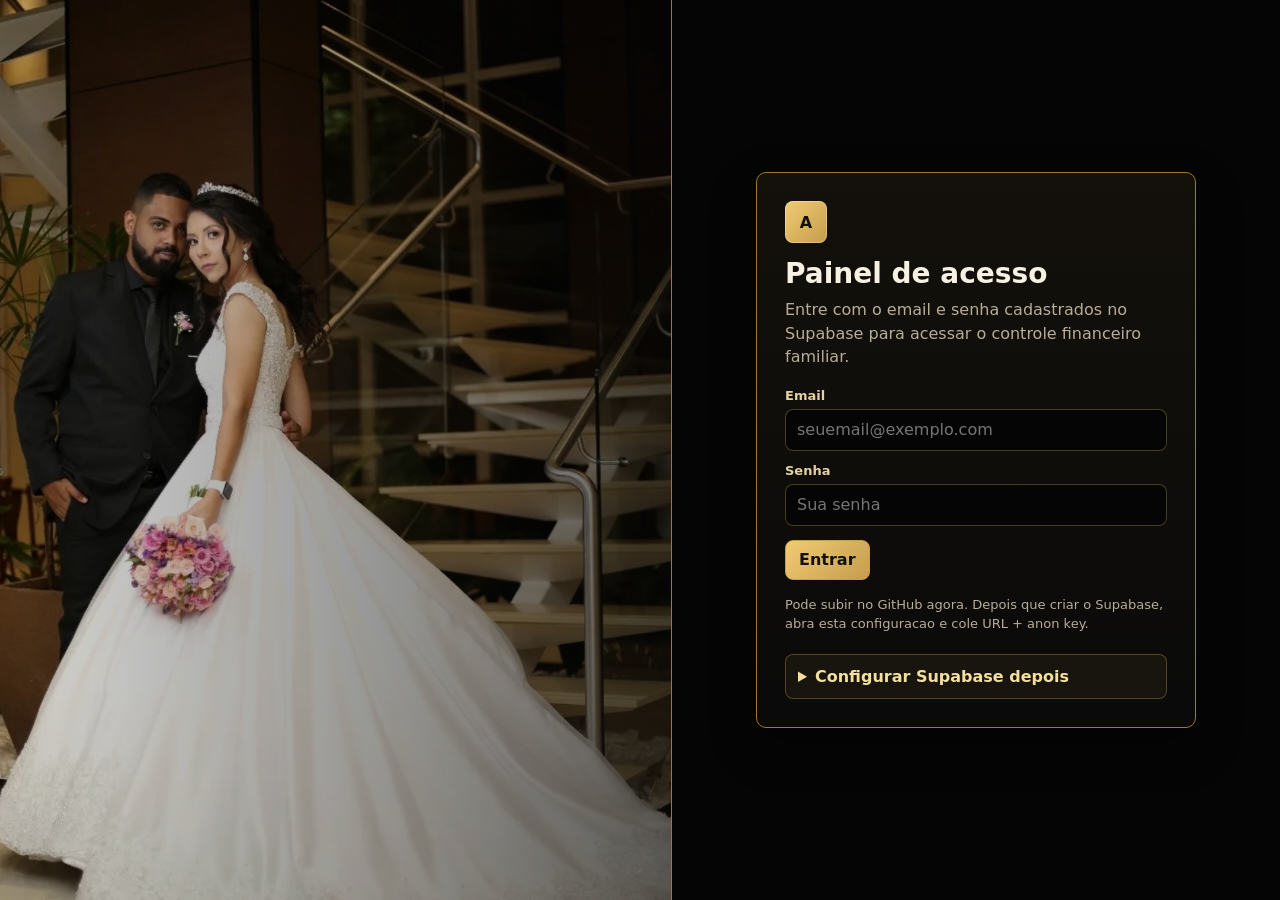
==== commit d01b0e86: "Add files via upload" ====
--- a/index.html
+++ b/index.html
@@ -3,44 +3,101 @@
 <head>
   <meta charset="utf-8">
   <meta name="viewport" content="width=device-width, initial-scale=1">
-  <meta name="theme-color" content="#101418">
+  <meta name="theme-color" content="#050505">
   <title>Controle Financeiro Sr. & Sra. Ambrosio</title>
   <style>
     :root {
-      --bg: #f5f7f4;
-      --panel: #ffffff;
-      --ink: #192024;
-      --muted: #687178;
-      --line: #dce3df;
-      --brand: #146c64;
-      --brand-2: #0f4f64;
-      --good: #16794b;
-      --warn: #a16008;
-      --bad: #b33a3a;
-      --blue: #355f95;
-      --shadow: 0 12px 36px rgba(25, 32, 36, 0.08);
+      --bg: #050505;
+      --panel: #0c0c0c;
+      --panel-2: #14110b;
+      --ink: #f7f1e3;
+      --muted: #b8ad98;
+      --line: #9d7a2e;
+      --line-soft: rgba(197, 157, 76, 0.35);
+      --gold: #c59d4c;
+      --gold-2: #f0cb74;
+      --good: #43b66f;
+      --warn: #f0b74a;
+      --bad: #df5a5a;
+      --blue: #79a7ff;
+      --shadow: 0 18px 44px rgba(0, 0, 0, 0.38);
     }
 
     * { box-sizing: border-box; }
-
     body {
       margin: 0;
-      background:
-        linear-gradient(120deg, rgba(20, 108, 100, 0.08), transparent 42%),
-        linear-gradient(240deg, rgba(161, 96, 8, 0.08), transparent 38%),
-        var(--bg);
+      background: radial-gradient(circle at top left, rgba(197, 157, 76, 0.16), transparent 34%),
+        radial-gradient(circle at bottom right, rgba(197, 157, 76, 0.08), transparent 30%), var(--bg);
       color: var(--ink);
       font-family: Inter, ui-sans-serif, system-ui, -apple-system, BlinkMacSystemFont, "Segoe UI", sans-serif;
       min-height: 100vh;
     }
-
-    button, input, select, textarea {
-      font: inherit;
-    }
-
-    button {
-      border: 0;
+    button, input, select, textarea { font: inherit; }
+    button { border: 0; cursor: pointer; }
+    .hidden { display: none !important; }
+
+    .login-screen {
+      min-height: 100vh;
+      display: grid;
+      grid-template-columns: minmax(0, 1.05fr) minmax(360px, 0.95fr);
+      background: #050505;
+    }
+    .login-photo {
+      position: relative;
+      min-height: 100vh;
+      overflow: hidden;
+      border-right: 1px solid var(--line);
+    }
+    .login-photo img {
+      width: 100%;
+      height: 100%;
+      object-fit: cover;
+      display: block;
+      filter: saturate(0.92) contrast(1.05);
+    }
+    .login-photo::after {
+      content: "";
+      position: absolute;
+      inset: 0;
+      background: linear-gradient(90deg, rgba(5, 5, 5, 0.16), rgba(5, 5, 5, 0.62));
+    }
+    .login-panel {
+      display: grid;
+      place-items: center;
+      padding: 34px;
+    }
+    .login-card {
+      width: min(440px, 100%);
+      background: linear-gradient(180deg, rgba(20, 17, 11, 0.98), rgba(10, 10, 10, 0.98));
+      border: 1px solid var(--line);
+      border-radius: 10px;
+      padding: 28px;
+      box-shadow: var(--shadow);
+    }
+    .login-card h1 {
+      font-size: 28px;
+      margin: 14px 0 8px;
+      letter-spacing: 0;
+    }
+    .login-card p {
+      color: var(--muted);
+      margin: 0 0 20px;
+      line-height: 1.45;
+    }
+    .setup-box {
+      margin-top: 16px;
+      border: 1px solid var(--line-soft);
+      border-radius: 8px;
+      padding: 12px;
+      background: rgba(197, 157, 76, 0.07);
+    }
+    .setup-box summary {
       cursor: pointer;
+      color: #f5df9c;
+      font-weight: 800;
+    }
+    .setup-box .field {
+      margin-top: 12px;
     }
 
     .app {
@@ -48,90 +105,77 @@
       grid-template-columns: 260px minmax(0, 1fr);
       min-height: 100vh;
     }
-
     .sidebar {
-      background: #11181c;
-      color: #eef5f1;
+      background: #080808;
+      color: var(--ink);
       padding: 22px 16px;
       position: sticky;
       top: 0;
       height: 100vh;
       overflow: auto;
-    }
-
+      border-right: 1px solid var(--line);
+    }
     .brand {
       display: flex;
       align-items: center;
       gap: 12px;
       padding: 4px 6px 22px;
-      border-bottom: 1px solid rgba(255, 255, 255, 0.12);
+      border-bottom: 1px solid var(--line-soft);
       margin-bottom: 18px;
     }
-
     .mark {
       width: 42px;
       height: 42px;
       border-radius: 8px;
-      background: linear-gradient(135deg, #20a18f, #f4b740);
+      background: linear-gradient(135deg, var(--gold-2), var(--gold));
       display: grid;
       place-items: center;
-      color: #11181c;
+      color: #111;
       font-weight: 900;
       letter-spacing: 0;
-      box-shadow: inset 0 0 0 1px rgba(255, 255, 255, 0.35);
-    }
-
+      box-shadow: inset 0 0 0 1px rgba(255, 255, 255, 0.3);
+    }
     .brand strong {
       display: block;
       font-size: 15px;
       line-height: 1.25;
     }
-
     .brand span {
       display: block;
-      color: #aab9b5;
+      color: var(--muted);
       font-size: 12px;
       margin-top: 2px;
     }
-
     .nav {
       display: grid;
       gap: 7px;
     }
-
     .nav button {
       min-height: 42px;
       border-radius: 8px;
-      color: #dce8e4;
+      color: var(--ink);
       background: transparent;
       text-align: left;
       padding: 10px 12px;
-      display: flex;
-      gap: 10px;
-      align-items: center;
-    }
-
-    .nav button.active,
-    .nav button:hover {
-      background: rgba(255, 255, 255, 0.11);
-      color: #ffffff;
-    }
-
+      border: 1px solid transparent;
+    }
+    .nav button.active, .nav button:hover {
+      background: rgba(197, 157, 76, 0.12);
+      border-color: var(--line-soft);
+      color: #fff7df;
+    }
     .sidebar-note {
       margin-top: 22px;
       padding: 14px;
       border-radius: 8px;
-      background: rgba(255, 255, 255, 0.08);
-      color: #c7d5d1;
+      background: rgba(197, 157, 76, 0.08);
+      border: 1px solid var(--line-soft);
+      color: var(--muted);
       font-size: 13px;
       line-height: 1.45;
     }
 
-    main {
-      padding: 26px;
-      min-width: 0;
-    }
-
+    main { padding: 26px; min-width: 0; }
     .topbar {
       display: flex;
       align-items: flex-start;
@@ -139,115 +183,76 @@
       gap: 18px;
       margin-bottom: 22px;
     }
-
     h1 {
       font-size: clamp(24px, 3vw, 34px);
       margin: 0 0 6px;
       letter-spacing: 0;
     }
-
-    .subtitle {
-      margin: 0;
-      color: var(--muted);
-      line-height: 1.45;
-    }
-
+    .subtitle { margin: 0; color: var(--muted); line-height: 1.45; }
     .toolbar {
       display: flex;
       gap: 10px;
       flex-wrap: wrap;
       justify-content: flex-end;
     }
-
     .btn {
       min-height: 40px;
       border-radius: 8px;
       padding: 9px 13px;
-      background: #e6eee9;
+      background: #1d211f;
       color: var(--ink);
+      border: 1px solid var(--line-soft);
       display: inline-flex;
       align-items: center;
+      justify-content: center;
       gap: 8px;
-      font-weight: 700;
+      font-weight: 800;
       white-space: nowrap;
     }
-
     .btn.primary {
-      background: var(--brand);
-      color: #ffffff;
-    }
-
+      background: linear-gradient(135deg, var(--gold-2), var(--gold));
+      color: #111;
+      border-color: var(--gold);
+    }
     .btn.danger {
-      background: #f4dddd;
-      color: var(--bad);
-    }
-
-    .btn:focus-visible,
-    input:focus-visible,
-    select:focus-visible,
-    textarea:focus-visible {
-      outline: 3px solid rgba(20, 108, 100, 0.28);
+      background: rgba(223, 90, 90, 0.12);
+      color: #ffb3b3;
+      border-color: rgba(223, 90, 90, 0.38);
+    }
+    .btn:focus-visible, input:focus-visible, select:focus-visible, textarea:focus-visible {
+      outline: 3px solid rgba(240, 203, 116, 0.3);
       outline-offset: 2px;
     }
 
-    .grid {
-      display: grid;
-      gap: 14px;
-    }
-
-    .kpis {
-      grid-template-columns: repeat(4, minmax(0, 1fr));
-      margin-bottom: 18px;
-    }
-
-    .kpi {
-      background: var(--panel);
+    .grid { display: grid; gap: 14px; }
+    .kpis { grid-template-columns: repeat(4, minmax(0, 1fr)); margin-bottom: 18px; }
+    .kpi, section {
+      background: linear-gradient(180deg, rgba(20, 17, 11, 0.98), rgba(10, 10, 10, 0.98));
       border: 1px solid var(--line);
       border-radius: 8px;
-      padding: 16px;
       box-shadow: var(--shadow);
-      min-height: 118px;
-    }
-
+    }
+    .kpi { padding: 16px; min-height: 118px; }
     .kpi .label {
       color: var(--muted);
       font-size: 13px;
-      font-weight: 700;
+      font-weight: 800;
       text-transform: uppercase;
     }
-
     .kpi .value {
       margin-top: 12px;
       font-size: clamp(21px, 2.3vw, 30px);
       font-weight: 900;
       word-break: break-word;
     }
-
-    .kpi .hint {
-      color: var(--muted);
-      font-size: 13px;
-      margin-top: 7px;
-    }
-
+    .kpi .hint { color: var(--muted); font-size: 13px; margin-top: 7px; }
     .layout {
       display: grid;
       grid-template-columns: minmax(0, 1.45fr) minmax(320px, 0.8fr);
       gap: 18px;
       align-items: start;
     }
-
-    section,
-    .panel {
-      background: var(--panel);
-      border: 1px solid var(--line);
-      border-radius: 8px;
-      box-shadow: var(--shadow);
-    }
-
-    section {
-      padding: 18px;
-    }
-
+    section { padding: 18px; }
     .section-head {
       display: flex;
       align-items: center;
@@ -255,94 +260,60 @@
       gap: 12px;
       margin-bottom: 14px;
     }
-
-    h2 {
-      font-size: 18px;
-      margin: 0;
-      letter-spacing: 0;
-    }
-
+    h2 { font-size: 18px; margin: 0; letter-spacing: 0; }
     .filters {
       display: grid;
       grid-template-columns: 1.2fr repeat(3, minmax(140px, 0.5fr));
       gap: 10px;
       margin-bottom: 14px;
     }
-
-    .field {
-      display: grid;
-      gap: 6px;
-    }
-
-    label {
-      font-size: 13px;
-      font-weight: 800;
-      color: #364147;
-    }
-
-    input,
-    select,
-    textarea {
+    .field { display: grid; gap: 6px; }
+    label { font-size: 13px; font-weight: 800; color: #e5d2a0; }
+    input, select, textarea {
       width: 100%;
-      min-height: 40px;
+      min-height: 42px;
       border-radius: 8px;
-      border: 1px solid #cfd8d3;
-      background: #ffffff;
+      border: 1px solid var(--line-soft);
+      background: #050505;
       color: var(--ink);
       padding: 9px 11px;
     }
-
-    textarea {
-      min-height: 82px;
-      resize: vertical;
-    }
-
+    input[type="checkbox"] {
+      width: 22px;
+      height: 22px;
+      min-height: 0;
+      accent-color: var(--gold);
+    }
+    textarea { min-height: 82px; resize: vertical; }
     .form-grid {
       display: grid;
       grid-template-columns: repeat(2, minmax(0, 1fr));
       gap: 12px;
     }
-
     .full { grid-column: 1 / -1; }
-
-    .actions {
-      display: flex;
-      gap: 10px;
-      flex-wrap: wrap;
-      margin-top: 14px;
-    }
-
+    .actions { display: flex; gap: 10px; flex-wrap: wrap; margin-top: 14px; }
     .table-wrap {
       overflow-x: auto;
-      border: 1px solid var(--line);
+      border: 1px solid var(--line-soft);
       border-radius: 8px;
     }
-
-    table {
-      width: 100%;
-      border-collapse: collapse;
-      min-width: 760px;
-      background: #fff;
-    }
-
-    th,
-    td {
+    table { width: 100%; border-collapse: collapse; min-width: 680px; background: #080808; }
+    th, td {
       padding: 12px;
-      border-bottom: 1px solid var(--line);
+      border-bottom: 1px solid var(--line-soft);
       text-align: left;
       vertical-align: middle;
       font-size: 14px;
     }
-
     th {
-      color: #4b565d;
-      background: #f8faf8;
+      color: #e5d2a0;
+      background: #0d0d0d;
       font-size: 12px;
       text-transform: uppercase;
     }
-
     tr:last-child td { border-bottom: 0; }
-
+    .status-select, .purchase-value { min-width: 128px; min-height: 36px; padding: 7px 9px; }
+    .purchase-value { max-width: 140px; }
     .tag {
       display: inline-flex;
       align-items: center;
@@ -351,87 +322,57 @@
       padding: 4px 9px;
       font-size: 12px;
       font-weight: 800;
-      background: #edf2ef;
-      color: #334047;
+      background: rgba(197, 157, 76, 0.14);
+      color: #f5df9c;
+      border: 1px solid var(--line-soft);
       white-space: nowrap;
     }
-
-    .tag.good { background: #dff1e8; color: var(--good); }
-    .tag.warn { background: #fff0d6; color: var(--warn); }
-    .tag.bad { background: #f6dfdf; color: var(--bad); }
-    .tag.blue { background: #e1eaf7; color: var(--blue); }
-
-    .money.income { color: var(--good); font-weight: 900; }
-    .money.expense { color: var(--bad); font-weight: 900; }
-
+    .tag.good { background: rgba(67, 182, 111, 0.14); color: #91e8ad; border-color: rgba(67, 182, 111, 0.35); }
+    .tag.warn { background: rgba(240, 183, 74, 0.13); color: #f5d185; border-color: rgba(240, 183, 74, 0.36); }
+    .tag.bad { background: rgba(223, 90, 90, 0.13); color: #ffb3b3; border-color: rgba(223, 90, 90, 0.36); }
+    .tag.blue { background: rgba(121, 167, 255, 0.13); color: #b7ceff; border-color: rgba(121, 167, 255, 0.36); }
+    .money.income { color: #91e8ad; font-weight: 900; }
+    .money.expense { color: #ffb3b3; font-weight: 900; }
     .empty {
       padding: 28px;
       color: var(--muted);
       text-align: center;
-      border: 1px dashed #c9d3ce;
+      border: 1px dashed var(--line-soft);
       border-radius: 8px;
-      background: #fbfcfb;
-    }
-
-    .chart {
-      display: grid;
-      gap: 11px;
-      margin-top: 8px;
-    }
-
+      background: rgba(197, 157, 76, 0.06);
+    }
+    .chart { display: grid; gap: 11px; margin-top: 8px; }
     .bar-row {
       display: grid;
-      grid-template-columns: 110px minmax(0, 1fr) 86px;
+      grid-template-columns: 120px minmax(0, 1fr) 92px;
       align-items: center;
       gap: 10px;
       font-size: 13px;
     }
-
     .bar-track {
       height: 12px;
-      background: #e7ece8;
+      background: #242018;
       border-radius: 999px;
       overflow: hidden;
-    }
-
-    .bar-fill {
-      height: 100%;
-      width: 0%;
-      background: linear-gradient(90deg, var(--brand), #f2b749);
-    }
-
-    .split {
-      display: grid;
-      grid-template-columns: repeat(2, minmax(0, 1fr));
-      gap: 12px;
-    }
-
+      border: 1px solid rgba(197, 157, 76, 0.18);
+    }
+    .bar-fill { height: 100%; width: 0%; background: linear-gradient(90deg, var(--gold), var(--gold-2)); }
+    .split { display: grid; grid-template-columns: repeat(2, minmax(0, 1fr)); gap: 12px; }
     .mini {
       padding: 14px;
-      border: 1px solid var(--line);
+      border: 1px solid var(--line-soft);
       border-radius: 8px;
-      background: #fbfcfb;
-    }
-
-    .mini strong {
-      display: block;
-      margin-bottom: 6px;
-    }
-
-    .mini span {
-      color: var(--muted);
-      font-size: 13px;
-      line-height: 1.35;
-    }
-
-    .hidden { display: none !important; }
-
+      background: rgba(197, 157, 76, 0.06);
+    }
+    .mini strong { display: block; margin-bottom: 6px; }
+    .mini span { color: var(--muted); font-size: 13px; line-height: 1.35; }
     .toast {
       position: fixed;
       right: 18px;
       bottom: 18px;
-      background: #11181c;
-      color: #fff;
+      background: #080808;
+      color: var(--ink);
+      border: 1px solid var(--line);
       padding: 12px 14px;
       border-radius: 8px;
       box-shadow: var(--shadow);
@@ -442,88 +383,111 @@
       transition: 160ms ease;
       z-index: 20;
     }
-
-    .toast.show {
-      opacity: 1;
-      transform: translateY(0);
-    }
+    .toast.show { opacity: 1; transform: translateY(0); }
 
     @media (max-width: 1040px) {
+      .login-screen { grid-template-columns: 1fr; }
+      .login-photo {
+        min-height: 300px;
+        height: 38vh;
+        border-right: 0;
+        border-bottom: 1px solid var(--line);
+      }
       .app { grid-template-columns: 1fr; }
-      .sidebar {
-        position: static;
-        height: auto;
+      .sidebar { position: static; height: auto; }
+      .nav { grid-template-columns: repeat(3, minmax(0, 1fr)); }
+      .layout, .kpis { grid-template-columns: 1fr 1fr; }
+      .filters { grid-template-columns: 1fr 1fr; }
+    }
+    @media (max-width: 760px) {
+      main { padding: 18px 12px 90px; }
+      .login-panel { padding: 18px; }
+      .login-card { padding: 20px; }
+      .login-photo { min-height: 240px; height: 32vh; }
+      .topbar, .section-head { display: grid; }
+      .toolbar { justify-content: stretch; }
+      .toolbar .btn, .actions .btn { width: 100%; }
+      .nav, .layout, .kpis, .filters, .form-grid, .split { grid-template-columns: 1fr; }
+      .sidebar { padding: 16px 12px; }
+      .brand { padding-bottom: 14px; margin-bottom: 12px; }
+      .sidebar-note { display: none; }
+      table, thead, tbody, tr, th, td { display: block; }
+      table { min-width: 0; background: transparent; }
+      thead { display: none; }
+      .table-wrap { border: 0; overflow: visible; }
+      tr {
+        border: 1px solid var(--line-soft);
+        border-radius: 8px;
+        margin-bottom: 12px;
+        padding: 10px;
+        background: #080808;
       }
-      .nav {
-        grid-template-columns: repeat(3, minmax(0, 1fr));
+      td {
+        border: 0;
+        padding: 8px 0;
+        display: grid;
+        grid-template-columns: 108px minmax(0, 1fr);
+        gap: 10px;
+        align-items: center;
       }
-      .layout,
-      .kpis {
-        grid-template-columns: 1fr 1fr;
+      td::before {
+        content: attr(data-label);
+        color: #e5d2a0;
+        font-size: 12px;
+        font-weight: 900;
+        text-transform: uppercase;
       }
-      .filters {
-        grid-template-columns: 1fr 1fr;
-      }
-    }
-
-    @media (max-width: 720px) {
-      main { padding: 18px 12px; }
-      .topbar,
-      .section-head {
-        display: grid;
-      }
-      .toolbar {
-        justify-content: stretch;
-      }
-      .toolbar .btn,
-      .actions .btn {
-        justify-content: center;
-        flex: 1 1 150px;
-      }
-      .nav,
-      .layout,
-      .kpis,
-      .filters,
-      .form-grid,
-      .split {
-        grid-template-columns: 1fr;
-      }
-      .bar-row {
-        grid-template-columns: 86px minmax(0, 1fr);
-      }
-      .bar-row .amount {
-        grid-column: 2;
-      }
-    }
-
-    @media print {
-      .sidebar,
-      .toolbar,
-      .form-panel,
-      .filters,
-      .row-actions,
-      .toast {
-        display: none !important;
-      }
-      .app { display: block; }
-      main { padding: 0; }
-      body { background: #fff; }
-      section,
-      .kpi {
-        box-shadow: none;
-      }
+      td.row-actions { grid-template-columns: 1fr; }
+      td.row-actions::before { display: none; }
+      td.row-actions .btn { width: 100%; }
+      .purchase-value, .status-select { width: 100%; max-width: none; }
+      .bar-row { grid-template-columns: 94px minmax(0, 1fr); }
+      .bar-row .amount { grid-column: 2; }
     }
   </style>
 </head>
 <body>
-  <div class="app">
+  <div class="login-screen" id="loginScreen">
+    <div class="login-photo"><img src="./login-ambrosio.jpg" alt="Sr. e Sra. Ambrosio"></div>
+    <div class="login-panel">
+      <form class="login-card" id="loginForm">
+        <div class="mark">A</div>
+        <h1>Painel de acesso</h1>
+        <p>Entre com o email e senha cadastrados no Supabase para acessar o controle financeiro familiar.</p>
+        <div class="field">
+          <label for="loginEmail">Email</label>
+          <input id="loginEmail" type="email" autocomplete="email" required placeholder="seuemail@exemplo.com">
+        </div>
+        <div class="field" style="margin-top:12px">
+          <label for="loginPassword">Senha</label>
+          <input id="loginPassword" type="password" autocomplete="current-password" required placeholder="Sua senha">
+        </div>
+        <div class="actions"><button class="btn primary" type="submit">Entrar</button></div>
+        <p id="loginHelp" style="margin-top:16px;font-size:13px"></p>
+        <details class="setup-box">
+          <summary>Configurar Supabase depois</summary>
+          <div class="field">
+            <label for="supabaseUrlInput">URL do Supabase</label>
+            <input id="supabaseUrlInput" type="url" placeholder="https://seu-projeto.supabase.co">
+          </div>
+          <div class="field">
+            <label for="supabaseAnonInput">Anon key publica</label>
+            <textarea id="supabaseAnonInput" placeholder="Cole a anon public key"></textarea>
+          </div>
+          <div class="actions">
+            <button class="btn primary" type="button" id="saveSupabaseBtn">Salvar Supabase</button>
+            <button class="btn" type="button" id="clearSupabaseBtn">Limpar</button>
+          </div>
+        </details>
+      </form>
+    </div>
+  </div>
+
+  <div class="app hidden" id="appScreen">
     <aside class="sidebar">
       <div class="brand">
         <div class="mark">A</div>
-        <div>
-          <strong>Controle Financeiro</strong>
-          <span>Sr. & Sra. Ambrosio</span>
-        </div>
+        <div><strong>Controle Financeiro</strong><span>Sr. & Sra. Ambrosio</span></div>
       </div>
       <nav class="nav" aria-label="Areas do painel">
         <button class="active" type="button" data-view="dashboard">Visao geral</button>
@@ -532,77 +496,43 @@
         <button type="button" data-view="reports">Relatorios</button>
         <button type="button" data-view="settings">Configuracoes</button>
       </nav>
-      <div class="sidebar-note">
-        Dados salvos neste navegador. Ideal para publicar no GitHub Pages sem banco de dados.
-      </div>
+      <div class="sidebar-note">Os acessos sao validados pelo Supabase. Os lancamentos ficam salvos neste navegador.</div>
     </aside>
 
     <main>
       <header class="topbar">
         <div>
           <h1>Controle Financeiro Sr. & Sra. Ambrosio</h1>
-          <p class="subtitle">Painel familiar para acompanhar receitas, despesas, custos fixos, compras e saldo mensal.</p>
+          <p class="subtitle">Painel familiar para acompanhar receitas, despesas, compras e saldo mensal.</p>
         </div>
         <div class="toolbar">
           <button class="btn" type="button" id="printBtn">Imprimir/PDF</button>
           <button class="btn" type="button" id="exportBtn">Exportar CSV</button>
           <button class="btn primary" type="button" data-view-shortcut="transactions">Novo lancamento</button>
+          <button class="btn danger" type="button" id="logoutBtn">Sair</button>
         </div>
       </header>
 
       <div class="grid kpis" aria-label="Indicadores financeiros">
-        <article class="kpi">
-          <div class="label">Receitas do mes</div>
-          <div class="value" id="incomeTotal">R$ 0,00</div>
-          <div class="hint" id="incomeHint">0 recebidas</div>
-        </article>
-        <article class="kpi">
-          <div class="label">Despesas do mes</div>
-          <div class="value" id="expenseTotal">R$ 0,00</div>
-          <div class="hint" id="expenseHint">0 pagas</div>
-        </article>
-        <article class="kpi">
-          <div class="label">Saldo atual</div>
-          <div class="value" id="balanceTotal">R$ 0,00</div>
-          <div class="hint">Receitas menos despesas</div>
-        </article>
-        <article class="kpi">
-          <div class="label">Pendencias</div>
-          <div class="value" id="pendingTotal">R$ 0,00</div>
-          <div class="hint" id="pendingHint">0 itens em aberto</div>
-        </article>
+        <article class="kpi"><div class="label">Receitas recebidas</div><div class="value" id="incomeTotal">R$ 0,00</div><div class="hint" id="incomeHint">0 recebidas</div></article>
+        <article class="kpi"><div class="label">Despesas pagas</div><div class="value" id="expenseTotal">R$ 0,00</div><div class="hint" id="expenseHint">0 pagas</div></article>
+        <article class="kpi"><div class="label">Saldo atual</div><div class="value" id="balanceTotal">R$ 0,00</div><div class="hint">Recebidas menos pagas</div></article>
+        <article class="kpi"><div class="label">Pendencias</div><div class="value" id="pendingTotal">R$ 0,00</div><div class="hint" id="pendingHint">0 itens em aberto</div></article>
       </div>
 
       <div id="view-dashboard" class="view">
         <div class="layout">
           <section>
-            <div class="section-head">
-              <h2>Resumo por categoria</h2>
-              <span class="tag blue" id="monthLabel">Mes atual</span>
-            </div>
+            <div class="section-head"><h2>Resumo por tipo</h2><span class="tag blue" id="monthLabel">Mes atual</span></div>
             <div class="chart" id="categoryChart"></div>
           </section>
           <section>
-            <div class="section-head">
-              <h2>Proximas acoes</h2>
-            </div>
+            <div class="section-head"><h2>Proximas acoes</h2></div>
             <div class="split">
-              <div class="mini">
-                <strong>Receitas previstas</strong>
-                <span id="plannedIncomeBox">Nada previsto para este mes.</span>
-              </div>
-              <div class="mini">
-                <strong>Despesas abertas</strong>
-                <span id="openExpenseBox">Nenhuma despesa em aberto.</span>
-              </div>
-              <div class="mini">
-                <strong>Compras</strong>
-                <span id="shoppingBox">Nenhuma lista ativa.</span>
-              </div>
-              <div class="mini">
-                <strong>Saude financeira</strong>
-                <span id="healthBox">Inclua lancamentos para ver o diagnostico.</span>
-              </div>
+              <div class="mini"><strong>Receitas em aberto</strong><span id="plannedIncomeBox">Nada previsto para este mes.</span></div>
+              <div class="mini"><strong>Despesas em aberto</strong><span id="openExpenseBox">Nenhuma despesa em aberto.</span></div>
+              <div class="mini"><strong>Compras</strong><span id="shoppingBox">Nenhuma lista ativa.</span></div>
+              <div class="mini"><strong>Saude financeira</strong><span id="healthBox">Inclua lancamentos para ver o diagnostico.</span></div>
             </div>
           </section>
         </div>
@@ -611,95 +541,33 @@
       <div id="view-transactions" class="view hidden">
         <div class="layout">
           <section>
-            <div class="section-head">
-              <h2>Lancamentos</h2>
-              <button class="btn danger" type="button" id="clearDoneBtn">Limpar pagos/recebidos</button>
-            </div>
+            <div class="section-head"><h2>Lancamentos</h2></div>
             <div class="filters">
-              <input id="searchInput" type="search" placeholder="Buscar descricao, categoria ou responsavel" aria-label="Buscar lancamentos">
-              <select id="typeFilter" aria-label="Filtrar por tipo">
-                <option value="">Todos os tipos</option>
-                <option value="income">Receitas</option>
-                <option value="expense">Despesas</option>
-              </select>
-              <select id="statusFilter" aria-label="Filtrar por status">
-                <option value="">Todos os status</option>
-                <option value="open">Em aberto</option>
-                <option value="done">Concluidos</option>
-              </select>
-              <select id="monthFilter" aria-label="Filtrar por mes">
-                <option value="current">Mes atual</option>
-                <option value="all">Todos os meses</option>
-              </select>
+              <input id="searchInput" type="search" placeholder="Buscar descricao" aria-label="Buscar lancamentos">
+              <select id="typeFilter" aria-label="Filtrar por tipo"><option value="">Todos os tipos</option><option value="income">Receitas</option><option value="expense">Despesas</option></select>
+              <select id="statusFilter" aria-label="Filtrar por status"><option value="">Todos os status</option><option value="open">Em aberto</option><option value="done">Pago/recebido</option></select>
+              <select id="monthFilter" aria-label="Filtrar por mes"><option value="current">Mes atual</option><option value="all">Todos os meses</option></select>
             </div>
             <div class="table-wrap">
               <table>
-                <thead>
-                  <tr>
-                    <th>Data</th>
-                    <th>Descricao</th>
-                    <th>Categoria</th>
-                    <th>Tipo</th>
-                    <th>Status</th>
-                    <th>Valor</th>
-                    <th class="row-actions">Acoes</th>
-                  </tr>
-                </thead>
+                <thead><tr><th>Data</th><th>Descricao</th><th>Tipo</th><th>Status</th><th>Valor</th><th class="row-actions">Acoes</th></tr></thead>
                 <tbody id="transactionRows"></tbody>
               </table>
             </div>
           </section>
 
           <section class="form-panel">
-            <div class="section-head">
-              <h2 id="formTitle">Novo lancamento</h2>
-            </div>
+            <div class="section-head"><h2 id="formTitle">Novo lancamento</h2></div>
             <form id="transactionForm">
               <input type="hidden" id="editId">
               <div class="form-grid">
-                <div class="field">
-                  <label for="txType">Tipo</label>
-                  <select id="txType" required>
-                    <option value="income">Receita</option>
-                    <option value="expense">Despesa</option>
-                  </select>
-                </div>
-                <div class="field">
-                  <label for="txDate">Data</label>
-                  <input id="txDate" type="date" required>
-                </div>
-                <div class="field full">
-                  <label for="txDescription">Descricao</label>
-                  <input id="txDescription" type="text" required maxlength="80" placeholder="Ex.: Salario, mercado, energia">
-                </div>
-                <div class="field">
-                  <label for="txCategory">Categoria</label>
-                  <input id="txCategory" type="text" required maxlength="40" placeholder="Moradia, alimentacao">
-                </div>
-                <div class="field">
-                  <label for="txResponsible">Responsavel</label>
-                  <input id="txResponsible" type="text" maxlength="40" placeholder="Sr., Sra., familia">
-                </div>
-                <div class="field">
-                  <label for="txAmount">Valor</label>
-                  <input id="txAmount" type="number" min="0" step="0.01" required placeholder="0,00">
-                </div>
-                <div class="field">
-                  <label for="txStatus">Status</label>
-                  <select id="txStatus" required>
-                    <option value="open">Em aberto</option>
-                    <option value="done">Pago/recebido</option>
-                  </select>
-                </div>
-                <div class="field full">
-                  <label for="txNote">Observacao</label>
-                  <textarea id="txNote" maxlength="180" placeholder="Detalhes opcionais"></textarea>
-                </div>
+                <div class="field"><label for="txType">Tipo</label><select id="txType" required><option value="income">Receita</option><option value="expense">Despesa</option></select></div>
+                <div class="field"><label for="txDate">Data</label><input id="txDate" type="date" required></div>
+                <div class="field full"><label for="txDescription">Descricao</label><input id="txDescription" type="text" required maxlength="80" placeholder="Ex.: Salario, mercado, energia"></div>
+                <div class="field"><label for="txAmount">Valor</label><input id="txAmount" type="number" min="0" step="0.01" required placeholder="0,00"></div>
+                <div class="field full"><label for="txNote">Observacao</label><textarea id="txNote" maxlength="180" placeholder="Detalhes opcionais"></textarea></div>
               </div>
-              <div class="actions">
-                <button class="btn primary" type="submit">Salvar lancamento</button>
-                <button class="btn" type="button" id="cancelEditBtn">Cancelar</button>
-              </div>
+              <div class="actions"><button class="btn primary" type="submit">Salvar lancamento</button><button class="btn" type="button" id="cancelEditBtn">Cancelar</button></div>
             </form>
           </section>
         </div>
@@ -708,48 +576,22 @@
       <div id="view-shopping" class="view hidden">
         <div class="layout">
           <section>
-            <div class="section-head">
-              <h2>Lista de compras</h2>
-              <span class="tag" id="shoppingTotal">R$ 0,00</span>
-            </div>
+            <div class="section-head"><h2>Lista de compras</h2><span class="tag" id="shoppingTotal">R$ 0,00</span></div>
             <div class="table-wrap">
               <table>
-                <thead>
-                  <tr>
-                    <th>Item</th>
-                    <th>Quantidade</th>
-                    <th>Valor estimado</th>
-                    <th>Status</th>
-                    <th class="row-actions">Acoes</th>
-                  </tr>
-                </thead>
+                <thead><tr><th>Peguei</th><th>Item</th><th>Qtd.</th><th>Valor na compra</th><th>Total</th><th class="row-actions">Acoes</th></tr></thead>
                 <tbody id="shoppingRows"></tbody>
               </table>
             </div>
           </section>
           <section class="form-panel">
-            <div class="section-head">
-              <h2>Novo item</h2>
-            </div>
+            <div class="section-head"><h2>Novo item</h2></div>
             <form id="shoppingForm">
               <div class="form-grid">
-                <div class="field full">
-                  <label for="itemName">Item</label>
-                  <input id="itemName" required maxlength="70" placeholder="Ex.: Arroz, remedio, material">
-                </div>
-                <div class="field">
-                  <label for="itemQty">Quantidade</label>
-                  <input id="itemQty" type="number" min="1" step="1" value="1" required>
-                </div>
-                <div class="field">
-                  <label for="itemAmount">Valor estimado</label>
-                  <input id="itemAmount" type="number" min="0" step="0.01" required>
-                </div>
+                <div class="field full"><label for="itemName">Item</label><input id="itemName" required maxlength="70" placeholder="Ex.: Arroz, leite, limpeza"></div>
+                <div class="field"><label for="itemQty">Quantidade</label><input id="itemQty" type="number" min="1" step="1" value="1" required></div>
               </div>
-              <div class="actions">
-                <button class="btn primary" type="submit">Adicionar item</button>
-                <button class="btn" type="button" id="shoppingToExpenseBtn">Gerar despesa</button>
-              </div>
+              <div class="actions"><button class="btn primary" type="submit">Adicionar item</button><button class="btn" type="button" id="shoppingToExpenseBtn">Gerar despesa</button></div>
             </form>
           </section>
         </div>
@@ -757,54 +599,25 @@
 
       <div id="view-reports" class="view hidden">
         <section>
-          <div class="section-head">
-            <h2>Relatorio rapido</h2>
-            <span class="tag blue">Exportavel</span>
-          </div>
+          <div class="section-head"><h2>Relatorio rapido</h2><span class="tag blue">Exportavel</span></div>
           <div class="split">
-            <div class="mini">
-              <strong>Maior categoria de despesa</strong>
-              <span id="topCategoryReport">Ainda sem despesas.</span>
-            </div>
-            <div class="mini">
-              <strong>Media de lancamentos</strong>
-              <span id="averageReport">Inclua lancamentos para calcular.</span>
-            </div>
-            <div class="mini">
-              <strong>Total geral de receitas</strong>
-              <span id="allIncomeReport">R$ 0,00</span>
-            </div>
-            <div class="mini">
-              <strong>Total geral de despesas</strong>
-              <span id="allExpenseReport">R$ 0,00</span>
-            </div>
+            <div class="mini"><strong>Maior despesa</strong><span id="topCategoryReport">Ainda sem despesas.</span></div>
+            <div class="mini"><strong>Media de lancamentos</strong><span id="averageReport">Inclua lancamentos para calcular.</span></div>
+            <div class="mini"><strong>Total geral de receitas</strong><span id="allIncomeReport">R$ 0,00</span></div>
+            <div class="mini"><strong>Total geral de despesas</strong><span id="allExpenseReport">R$ 0,00</span></div>
           </div>
         </section>
       </div>
 
       <div id="view-settings" class="view hidden">
         <section>
-          <div class="section-head">
-            <h2>Configuracoes</h2>
+          <div class="section-head"><h2>Configuracoes</h2></div>
+          <div class="form-grid">
+            <div class="field"><label for="familyName">Nome do painel</label><input id="familyName" maxlength="70"></div>
+            <div class="field"><label for="monthlyGoal">Meta de saldo mensal</label><input id="monthlyGoal" type="number" min="0" step="0.01"></div>
+            <div class="field full"><label for="settingsNote">Observacao da familia</label><textarea id="settingsNote" maxlength="220"></textarea></div>
           </div>
-          <div class="form-grid">
-            <div class="field">
-              <label for="familyName">Nome do painel</label>
-              <input id="familyName" maxlength="70">
-            </div>
-            <div class="field">
-              <label for="monthlyGoal">Meta de saldo mensal</label>
-              <input id="monthlyGoal" type="number" min="0" step="0.01">
-            </div>
-            <div class="field full">
-              <label for="settingsNote">Observacao da familia</label>
-              <textarea id="settingsNote" maxlength="220"></textarea>
-            </div>
-          </div>
-          <div class="actions">
-            <button class="btn primary" type="button" id="saveSettingsBtn">Salvar configuracoes</button>
-            <button class="btn danger" type="button" id="resetBtn">Restaurar exemplo</button>
-          </div>
+          <div class="actions"><button class="btn primary" type="button" id="saveSettingsBtn">Salvar configuracoes</button><button class="btn danger" type="button" id="resetBtn">Restaurar exemplo</button></div>
         </section>
       </div>
     </main>
@@ -813,258 +626,218 @@
   <div class="toast" id="toast" role="status" aria-live="polite"></div>
 
   <script>
+    const DEFAULT_SUPABASE_URL = "";
+    const DEFAULT_SUPABASE_ANON_KEY = "";
     const money = new Intl.NumberFormat("pt-BR", { style: "currency", currency: "BRL" });
     const today = new Date().toISOString().slice(0, 10);
     const monthKey = today.slice(0, 7);
-    const storageKey = "ambrosio_static_finance_panel_v1";
+    const sessionKey = "ambrosio_supabase_session_v1";
+    const supabaseConfigKey = "ambrosio_supabase_public_config_v1";
 
     const seed = {
-      settings: {
-        familyName: "Controle Financeiro Sr. & Sra. Ambrosio",
-        monthlyGoal: 1500,
-        note: "Organizar a rotina financeira da residencia com lancamentos simples."
-      },
+      settings: { familyName: "Controle Financeiro Sr. & Sra. Ambrosio", monthlyGoal: 1500, note: "Organizar a rotina financeira da residencia com lancamentos simples." },
       transactions: [
-        { id: newId(), type: "income", date: `${monthKey}-05`, description: "Salario", category: "Receita principal", responsible: "Familia", amount: 6200, status: "done", note: "" },
-        { id: newId(), type: "income", date: `${monthKey}-12`, description: "Renda extra", category: "Servicos", responsible: "Familia", amount: 850, status: "open", note: "" },
-        { id: newId(), type: "expense", date: `${monthKey}-06`, description: "Mercado", category: "Alimentacao", responsible: "Casa", amount: 980, status: "done", note: "" },
-        { id: newId(), type: "expense", date: `${monthKey}-10`, description: "Energia", category: "Moradia", responsible: "Casa", amount: 310, status: "open", note: "" },
-        { id: newId(), type: "expense", date: `${monthKey}-15`, description: "Plano de saude", category: "Saude", responsible: "Familia", amount: 720, status: "open", note: "" }
+        { id: newId(), type: "income", date: `${monthKey}-05`, description: "Salario", amount: 6200, status: "done", note: "" },
+        { id: newId(), type: "income", date: `${monthKey}-12`, description: "Renda extra", amount: 850, status: "open", note: "" },
+        { id: newId(), type: "expense", date: `${monthKey}-06`, description: "Mercado", amount: 980, status: "done", note: "" },
+        { id: newId(), type: "expense", date: `${monthKey}-10`, description: "Energia", amount: 310, status: "open", note: "" },
+        { id: newId(), type: "expense", date: `${monthKey}-15`, description: "Plano de saude", amount: 720, status: "open", note: "" }
       ],
       shopping: [
-        { id: newId(), name: "Arroz", qty: 2, amount: 32, done: false },
-        { id: newId(), name: "Produtos de limpeza", qty: 1, amount: 95, done: false },
-        { id: newId(), name: "Frutas e verduras", qty: 1, amount: 120, done: true }
+        { id: newId(), name: "Arroz", qty: 2, amount: 0, done: false },
+        { id: newId(), name: "Produtos de limpeza", qty: 1, amount: 0, done: false },
+        { id: newId(), name: "Frutas e verduras", qty: 1, amount: 0, done: false }
       ]
     };
 
-    let state = load();
-
-    function load() {
+    let session = readSession();
+    let state = loadState();
+
+    function getSupabaseConfig() {
       try {
-        const raw = localStorage.getItem(storageKey);
-        return raw ? JSON.parse(raw) : copySeed();
+        const saved = JSON.parse(localStorage.getItem(supabaseConfigKey) || "{}");
+        return {
+          url: saved.url || DEFAULT_SUPABASE_URL,
+          anonKey: saved.anonKey || DEFAULT_SUPABASE_ANON_KEY
+        };
       } catch {
-        return copySeed();
+        return { url: DEFAULT_SUPABASE_URL, anonKey: DEFAULT_SUPABASE_ANON_KEY };
       }
     }
-
-    function copySeed() {
-      return JSON.parse(JSON.stringify(seed));
-    }
-
+    function isSupabaseConfigured() {
+      const config = getSupabaseConfig();
+      return /^https:\/\/.+/i.test(config.url) && Boolean(config.anonKey);
+    }
+    function readSession() {
+      try { const raw = localStorage.getItem(sessionKey); return raw ? JSON.parse(raw) : null; } catch { return null; }
+    }
+    function writeSession(nextSession) {
+      session = nextSession;
+      if (nextSession) localStorage.setItem(sessionKey, JSON.stringify(nextSession));
+      else localStorage.removeItem(sessionKey);
+    }
+    function storageKey() {
+      const email = session?.user?.email || "local";
+      return `ambrosio_finance_panel_${email.toLowerCase()}`;
+    }
+    function loadState() {
+      try { const raw = localStorage.getItem(storageKey()); return raw ? JSON.parse(raw) : copySeed(); } catch { return copySeed(); }
+    }
+    function save() { localStorage.setItem(storageKey(), JSON.stringify(state)); }
+    function copySeed() { return JSON.parse(JSON.stringify(seed)); }
     function newId() {
-      if (window.crypto && typeof window.crypto.randomUUID === "function") {
-        return window.crypto.randomUUID();
-      }
+      if (window.crypto && typeof window.crypto.randomUUID === "function") return window.crypto.randomUUID();
       return `id-${Date.now()}-${Math.random().toString(16).slice(2)}`;
     }
-
-    function save() {
-      localStorage.setItem(storageKey, JSON.stringify(state));
-    }
-
-    function currency(value) {
-      return money.format(Number(value) || 0);
-    }
-
-    function isCurrentMonth(item) {
-      return item.date && item.date.slice(0, 7) === monthKey;
-    }
-
+    async function login(email, password) {
+      const config = getSupabaseConfig();
+      if (!isSupabaseConfigured()) throw new Error("Site publicado. Agora configure o Supabase nesta tela para liberar o login.");
+      const response = await fetch(`${config.url.replace(/\/$/, "")}/auth/v1/token?grant_type=password`, {
+        method: "POST",
+        headers: { "apikey": config.anonKey, "Authorization": `Bearer ${config.anonKey}`, "Content-Type": "application/json" },
+        body: JSON.stringify({ email, password })
+      });
+      const payload = await response.json().catch(() => ({}));
+      if (!response.ok) throw new Error(payload.error_description || payload.msg || "Email ou senha invalidos.");
+      writeSession({ access_token: payload.access_token, refresh_token: payload.refresh_token, expires_at: Date.now() + ((payload.expires_in || 3600) * 1000), user: payload.user || { email } });
+      state = loadState();
+      openApp();
+    }
+    function logout() {
+      writeSession(null);
+      document.querySelector("#appScreen").classList.add("hidden");
+      document.querySelector("#loginScreen").classList.remove("hidden");
+      document.querySelector("#loginPassword").value = "";
+    }
+    function openApp() {
+      document.querySelector("#loginScreen").classList.add("hidden");
+      document.querySelector("#appScreen").classList.remove("hidden");
+      document.querySelector("h1").textContent = state.settings.familyName;
+      renderAll();
+    }
+    function currency(value) { return money.format(Number(value) || 0); }
+    function isCurrentMonth(item) { return item.date && item.date.slice(0, 7) === monthKey; }
     function showToast(message) {
       const toast = document.querySelector("#toast");
       toast.textContent = message;
       toast.classList.add("show");
-      setTimeout(() => toast.classList.remove("show"), 2200);
-    }
-
+      setTimeout(() => toast.classList.remove("show"), 2400);
+    }
     function setView(view) {
       document.querySelectorAll(".view").forEach((node) => node.classList.add("hidden"));
       document.querySelector(`#view-${view}`).classList.remove("hidden");
-      document.querySelectorAll(".nav button").forEach((button) => {
-        button.classList.toggle("active", button.dataset.view === view);
-      });
-    }
-
+      document.querySelectorAll(".nav button").forEach((button) => button.classList.toggle("active", button.dataset.view === view));
+    }
     function totals() {
       const current = state.transactions.filter(isCurrentMonth);
-      const income = current.filter((item) => item.type === "income").reduce((sum, item) => sum + item.amount, 0);
-      const expense = current.filter((item) => item.type === "expense").reduce((sum, item) => sum + item.amount, 0);
-      const pending = current.filter((item) => item.status === "open").reduce((sum, item) => sum + item.amount, 0);
-      return { current, income, expense, balance: income - expense, pending };
-    }
-
+      const receivedIncome = current.filter((item) => item.type === "income" && item.status === "done").reduce((sum, item) => sum + item.amount, 0);
+      const paidExpense = current.filter((item) => item.type === "expense" && item.status === "done").reduce((sum, item) => sum + item.amount, 0);
+      const openIncome = current.filter((item) => item.type === "income" && item.status === "open").reduce((sum, item) => sum + item.amount, 0);
+      const openExpense = current.filter((item) => item.type === "expense" && item.status === "open").reduce((sum, item) => sum + item.amount, 0);
+      return { current, receivedIncome, paidExpense, openIncome, openExpense, balance: receivedIncome - paidExpense };
+    }
     function renderKpis() {
       const data = totals();
       const doneIncome = data.current.filter((item) => item.type === "income" && item.status === "done").length;
       const doneExpense = data.current.filter((item) => item.type === "expense" && item.status === "done").length;
       const pendingCount = data.current.filter((item) => item.status === "open").length;
-      document.querySelector("#incomeTotal").textContent = currency(data.income);
-      document.querySelector("#expenseTotal").textContent = currency(data.expense);
+      document.querySelector("#incomeTotal").textContent = currency(data.receivedIncome);
+      document.querySelector("#expenseTotal").textContent = currency(data.paidExpense);
       document.querySelector("#balanceTotal").textContent = currency(data.balance);
-      document.querySelector("#pendingTotal").textContent = currency(data.pending);
+      document.querySelector("#pendingTotal").textContent = currency(data.openIncome + data.openExpense);
       document.querySelector("#incomeHint").textContent = `${doneIncome} recebidas`;
       document.querySelector("#expenseHint").textContent = `${doneExpense} pagas`;
       document.querySelector("#pendingHint").textContent = `${pendingCount} itens em aberto`;
       document.querySelector("#monthLabel").textContent = new Date(`${monthKey}-02T12:00:00`).toLocaleDateString("pt-BR", { month: "long", year: "numeric" });
     }
-
     function renderChart() {
-      const expenses = state.transactions.filter((item) => item.type === "expense" && isCurrentMonth(item));
-      const grouped = expenses.reduce((map, item) => {
-        map[item.category] = (map[item.category] || 0) + item.amount;
-        return map;
-      }, {});
-      const rows = Object.entries(grouped).sort((a, b) => b[1] - a[1]);
+      const data = totals();
+      const rows = [["Receitas recebidas", data.receivedIncome], ["Receitas em aberto", data.openIncome], ["Despesas pagas", data.paidExpense], ["Despesas em aberto", data.openExpense]].filter((row) => row[1] > 0);
       const max = Math.max(...rows.map((row) => row[1]), 1);
       const chart = document.querySelector("#categoryChart");
-      if (!rows.length) {
-        chart.innerHTML = '<div class="empty">Nenhuma despesa cadastrada neste mes.</div>';
-        return;
-      }
-      chart.innerHTML = rows.map(([category, amount]) => `
-        <div class="bar-row">
-          <strong>${escapeHtml(category)}</strong>
-          <div class="bar-track"><div class="bar-fill" style="width:${Math.max(6, (amount / max) * 100)}%"></div></div>
-          <span class="amount">${currency(amount)}</span>
-        </div>
-      `).join("");
-    }
-
+      if (!rows.length) { chart.innerHTML = '<div class="empty">Nenhum lancamento cadastrado neste mes.</div>'; return; }
+      chart.innerHTML = rows.map(([label, amount]) => `<div class="bar-row"><strong>${escapeHtml(label)}</strong><div class="bar-track"><div class="bar-fill" style="width:${Math.max(6, (amount / max) * 100)}%"></div></div><span class="amount">${currency(amount)}</span></div>`).join("");
+    }
     function transactionStatus(item) {
       if (item.status === "done") return item.type === "income" ? "Recebido" : "Pago";
       return "Em aberto";
     }
-
-    function statusClass(item) {
-      if (item.status === "done") return "good";
-      return item.type === "income" ? "blue" : "warn";
-    }
-
     function getFilteredTransactions() {
       const search = document.querySelector("#searchInput")?.value.trim().toLowerCase() || "";
       const type = document.querySelector("#typeFilter")?.value || "";
       const status = document.querySelector("#statusFilter")?.value || "";
       const month = document.querySelector("#monthFilter")?.value || "current";
       return state.transactions.filter((item) => {
-        const text = `${item.description} ${item.category} ${item.responsible}`.toLowerCase();
-        return (!search || text.includes(search))
-          && (!type || item.type === type)
-          && (!status || item.status === status)
-          && (month === "all" || isCurrentMonth(item));
+        const text = `${item.description} ${item.note}`.toLowerCase();
+        return (!search || text.includes(search)) && (!type || item.type === type) && (!status || item.status === status) && (month === "all" || isCurrentMonth(item));
       }).sort((a, b) => b.date.localeCompare(a.date));
     }
-
     function renderTransactions() {
       const rows = getFilteredTransactions();
       const body = document.querySelector("#transactionRows");
-      if (!rows.length) {
-        body.innerHTML = '<tr><td colspan="7"><div class="empty">Nenhum lancamento encontrado.</div></td></tr>';
-        return;
-      }
+      if (!rows.length) { body.innerHTML = '<tr><td colspan="6"><div class="empty">Nenhum lancamento encontrado.</div></td></tr>'; return; }
       body.innerHTML = rows.map((item) => `
         <tr>
-          <td>${formatDate(item.date)}</td>
-          <td><strong>${escapeHtml(item.description)}</strong><br><span class="subtitle">${escapeHtml(item.responsible || "Sem responsavel")}</span></td>
-          <td>${escapeHtml(item.category)}</td>
-          <td><span class="tag ${item.type === "income" ? "good" : "bad"}">${item.type === "income" ? "Receita" : "Despesa"}</span></td>
-          <td><span class="tag ${statusClass(item)}">${transactionStatus(item)}</span></td>
-          <td class="money ${item.type}">${item.type === "income" ? "+" : "-"} ${currency(item.amount)}</td>
-          <td class="row-actions">
-            <button class="btn" type="button" data-edit="${item.id}">Editar</button>
-            <button class="btn danger" type="button" data-delete="${item.id}">Excluir</button>
-          </td>
-        </tr>
-      `).join("");
-    }
-
+          <td data-label="Data">${formatDate(item.date)}</td>
+          <td data-label="Descricao"><strong>${escapeHtml(item.description)}</strong>${item.note ? `<br><span class="subtitle">${escapeHtml(item.note)}</span>` : ""}</td>
+          <td data-label="Tipo"><span class="tag ${item.type === "income" ? "good" : "bad"}">${item.type === "income" ? "Receita" : "Despesa"}</span></td>
+          <td data-label="Status"><select class="status-select" data-status="${item.id}" aria-label="Status de ${escapeHtml(item.description)}"><option value="open" ${item.status === "open" ? "selected" : ""}>Em aberto</option><option value="done" ${item.status === "done" ? "selected" : ""}>${item.type === "income" ? "Recebido" : "Pago"}</option></select></td>
+          <td data-label="Valor" class="money ${item.type}">${item.type === "income" ? "+" : "-"} ${currency(item.amount)}</td>
+          <td class="row-actions" data-label="Acoes"><button class="btn" type="button" data-edit="${item.id}">Editar</button><button class="btn danger" type="button" data-delete="${item.id}">Excluir</button></td>
+        </tr>`).join("");
+    }
     function renderShopping() {
       const body = document.querySelector("#shoppingRows");
-      const total = state.shopping.reduce((sum, item) => sum + item.qty * item.amount, 0);
-      document.querySelector("#shoppingTotal").textContent = currency(total);
-      if (!state.shopping.length) {
-        body.innerHTML = '<tr><td colspan="5"><div class="empty">Lista de compras vazia.</div></td></tr>';
-        return;
-      }
+      const total = state.shopping.reduce((sum, item) => sum + item.qty * (Number(item.amount) || 0), 0);
+      const checked = state.shopping.filter((item) => item.done).length;
+      document.querySelector("#shoppingTotal").textContent = `${currency(total)} | ${checked}/${state.shopping.length} itens`;
+      if (!state.shopping.length) { body.innerHTML = '<tr><td colspan="6"><div class="empty">Lista de compras vazia.</div></td></tr>'; return; }
       body.innerHTML = state.shopping.map((item) => `
         <tr>
-          <td><strong>${escapeHtml(item.name)}</strong></td>
-          <td>${item.qty}</td>
-          <td>${currency(item.qty * item.amount)}</td>
-          <td><button class="tag ${item.done ? "good" : "warn"}" type="button" data-toggle-item="${item.id}">${item.done ? "Comprado" : "Pendente"}</button></td>
-          <td class="row-actions"><button class="btn danger" type="button" data-delete-item="${item.id}">Excluir</button></td>
-        </tr>
-      `).join("");
-    }
-
+          <td data-label="Peguei"><input type="checkbox" data-toggle-item="${item.id}" ${item.done ? "checked" : ""} aria-label="Marcar ${escapeHtml(item.name)}"></td>
+          <td data-label="Item"><strong>${escapeHtml(item.name)}</strong></td>
+          <td data-label="Qtd.">${item.qty}</td>
+          <td data-label="Valor"><input class="purchase-value" type="number" min="0" step="0.01" data-value-item="${item.id}" value="${item.amount || ""}" placeholder="0,00" aria-label="Valor de ${escapeHtml(item.name)}"></td>
+          <td data-label="Total">${currency(item.qty * (Number(item.amount) || 0))}</td>
+          <td class="row-actions" data-label="Acoes"><button class="btn danger" type="button" data-delete-item="${item.id}">Excluir</button></td>
+        </tr>`).join("");
+    }
     function renderReports() {
-      const allIncome = state.transactions.filter((item) => item.type === "income").reduce((sum, item) => sum + item.amount, 0);
-      const allExpense = state.transactions.filter((item) => item.type === "expense").reduce((sum, item) => sum + item.amount, 0);
-      const expenses = state.transactions.filter((item) => item.type === "expense");
-      const grouped = expenses.reduce((map, item) => {
-        map[item.category] = (map[item.category] || 0) + item.amount;
-        return map;
-      }, {});
-      const top = Object.entries(grouped).sort((a, b) => b[1] - a[1])[0];
+      const allIncome = state.transactions.filter((item) => item.type === "income" && item.status === "done").reduce((sum, item) => sum + item.amount, 0);
+      const allExpense = state.transactions.filter((item) => item.type === "expense" && item.status === "done").reduce((sum, item) => sum + item.amount, 0);
+      const expenses = state.transactions.filter((item) => item.type === "expense").sort((a, b) => b.amount - a.amount);
+      const top = expenses[0];
       const average = state.transactions.length ? (allIncome + allExpense) / state.transactions.length : 0;
-      document.querySelector("#topCategoryReport").textContent = top ? `${top[0]} concentra ${currency(top[1])}.` : "Ainda sem despesas.";
-      document.querySelector("#averageReport").textContent = state.transactions.length ? `${currency(average)} por lancamento.` : "Inclua lancamentos para calcular.";
+      document.querySelector("#topCategoryReport").textContent = top ? `${top.description} com ${currency(top.amount)}.` : "Ainda sem despesas.";
+      document.querySelector("#averageReport").textContent = state.transactions.length ? `${currency(average)} por lancamento concluido.` : "Inclua lancamentos para calcular.";
       document.querySelector("#allIncomeReport").textContent = currency(allIncome);
       document.querySelector("#allExpenseReport").textContent = currency(allExpense);
     }
-
     function renderDashboardNotes() {
       const data = totals();
-      const plannedIncome = data.current.filter((item) => item.type === "income" && item.status === "open").reduce((sum, item) => sum + item.amount, 0);
-      const openExpenses = data.current.filter((item) => item.type === "expense" && item.status === "open").reduce((sum, item) => sum + item.amount, 0);
-      const shoppingOpen = state.shopping.filter((item) => !item.done).reduce((sum, item) => sum + item.qty * item.amount, 0);
+      const shoppingOpen = state.shopping.filter((item) => !item.done).reduce((sum, item) => sum + item.qty * (Number(item.amount) || 0), 0);
       const goal = Number(state.settings.monthlyGoal) || 0;
-      document.querySelector("#plannedIncomeBox").textContent = plannedIncome ? `${currency(plannedIncome)} ainda previsto para entrada.` : "Nada previsto para este mes.";
-      document.querySelector("#openExpenseBox").textContent = openExpenses ? `${currency(openExpenses)} em despesas abertas.` : "Nenhuma despesa em aberto.";
-      document.querySelector("#shoppingBox").textContent = shoppingOpen ? `${currency(shoppingOpen)} em itens pendentes.` : "Nenhuma lista ativa.";
-      document.querySelector("#healthBox").textContent = data.balance >= goal
-        ? `Saldo acima da meta de ${currency(goal)}.`
-        : `Faltam ${currency(Math.max(goal - data.balance, 0))} para a meta mensal.`;
-    }
-
+      document.querySelector("#plannedIncomeBox").textContent = data.openIncome ? `${currency(data.openIncome)} ainda para receber.` : "Nada previsto para este mes.";
+      document.querySelector("#openExpenseBox").textContent = data.openExpense ? `${currency(data.openExpense)} em despesas abertas.` : "Nenhuma despesa em aberto.";
+      document.querySelector("#shoppingBox").textContent = shoppingOpen ? `${currency(shoppingOpen)} em itens pendentes ou sem finalizar.` : "Nenhuma lista ativa.";
+      document.querySelector("#healthBox").textContent = data.balance >= goal ? `Saldo acima da meta de ${currency(goal)}.` : `Faltam ${currency(Math.max(goal - data.balance, 0))} para a meta mensal.`;
+    }
     function renderSettings() {
       document.querySelector("#familyName").value = state.settings.familyName;
       document.querySelector("#monthlyGoal").value = state.settings.monthlyGoal;
       document.querySelector("#settingsNote").value = state.settings.note;
     }
-
-    function renderAll() {
-      renderKpis();
-      renderChart();
-      renderTransactions();
-      renderShopping();
-      renderReports();
-      renderDashboardNotes();
-      renderSettings();
-    }
-
-    function formatDate(value) {
-      return new Date(`${value}T12:00:00`).toLocaleDateString("pt-BR");
-    }
-
+    function renderAll() { renderKpis(); renderChart(); renderTransactions(); renderShopping(); renderReports(); renderDashboardNotes(); renderSettings(); }
+    function formatDate(value) { return new Date(`${value}T12:00:00`).toLocaleDateString("pt-BR"); }
     function escapeHtml(value) {
-      return String(value || "").replace(/[&<>"']/g, (char) => ({
-        "&": "&amp;",
-        "<": "&lt;",
-        ">": "&gt;",
-        '"': "&quot;",
-        "'": "&#39;"
-      })[char]);
-    }
-
+      return String(value || "").replace(/[&<>"']/g, (char) => ({ "&": "&amp;", "<": "&lt;", ">": "&gt;", '"': "&quot;", "'": "&#39;" })[char]);
+    }
     function resetForm() {
       document.querySelector("#transactionForm").reset();
       document.querySelector("#txDate").value = today;
       document.querySelector("#editId").value = "";
       document.querySelector("#formTitle").textContent = "Novo lancamento";
     }
-
     function editTransaction(id) {
       const item = state.transactions.find((entry) => entry.id === id);
       if (!item) return;
@@ -1072,27 +845,14 @@
       document.querySelector("#txType").value = item.type;
       document.querySelector("#txDate").value = item.date;
       document.querySelector("#txDescription").value = item.description;
-      document.querySelector("#txCategory").value = item.category;
-      document.querySelector("#txResponsible").value = item.responsible;
       document.querySelector("#txAmount").value = item.amount;
-      document.querySelector("#txStatus").value = item.status;
       document.querySelector("#txNote").value = item.note;
       document.querySelector("#formTitle").textContent = "Editar lancamento";
       setView("transactions");
     }
-
     function exportCsv() {
-      const header = ["data", "tipo", "descricao", "categoria", "responsavel", "status", "valor", "observacao"];
-      const lines = state.transactions.map((item) => [
-        item.date,
-        item.type === "income" ? "receita" : "despesa",
-        item.description,
-        item.category,
-        item.responsible,
-        item.status,
-        item.amount.toFixed(2),
-        item.note
-      ].map((field) => `"${String(field).replaceAll('"', '""')}"`).join(","));
+      const header = ["data", "tipo", "descricao", "status", "valor", "observacao"];
+      const lines = state.transactions.map((item) => [item.date, item.type === "income" ? "receita" : "despesa", item.description, transactionStatus(item), item.amount.toFixed(2), item.note].map((field) => `"${String(field).replaceAll('"', '""')}"`).join(","));
       const blob = new Blob([[header.join(","), ...lines].join("\n")], { type: "text/csv;charset=utf-8" });
       const link = document.createElement("a");
       link.href = URL.createObjectURL(blob);
@@ -1101,33 +861,64 @@
       URL.revokeObjectURL(link.href);
     }
 
+    function refreshSupabaseSetup() {
+      const config = getSupabaseConfig();
+      document.querySelector("#supabaseUrlInput").value = config.url;
+      document.querySelector("#supabaseAnonInput").value = config.anonKey;
+      document.querySelector("#loginHelp").textContent = isSupabaseConfigured()
+        ? "Login conectado ao Supabase."
+        : "Pode subir no GitHub agora. Depois que criar o Supabase, abra esta configuracao e cole URL + anon key.";
+    }
+    refreshSupabaseSetup();
+    document.querySelector("#saveSupabaseBtn").addEventListener("click", () => {
+      const url = document.querySelector("#supabaseUrlInput").value.trim();
+      const anonKey = document.querySelector("#supabaseAnonInput").value.trim();
+      localStorage.setItem(supabaseConfigKey, JSON.stringify({ url, anonKey }));
+      refreshSupabaseSetup();
+      showToast("Configuracao do Supabase salva neste navegador.");
+    });
+    document.querySelector("#clearSupabaseBtn").addEventListener("click", () => {
+      localStorage.removeItem(supabaseConfigKey);
+      refreshSupabaseSetup();
+      showToast("Configuracao removida.");
+    });
+    document.querySelector("#loginForm").addEventListener("submit", async (event) => {
+      event.preventDefault();
+      const button = event.target.querySelector("button");
+      button.disabled = true;
+      button.textContent = "Entrando...";
+      try {
+        await login(document.querySelector("#loginEmail").value.trim(), document.querySelector("#loginPassword").value);
+        showToast("Acesso liberado.");
+      } catch (error) {
+        showToast(error.message || "Nao foi possivel entrar.");
+      } finally {
+        button.disabled = false;
+        button.textContent = "Entrar";
+      }
+    });
     document.querySelectorAll("[data-view], [data-view-shortcut]").forEach((button) => {
       button.addEventListener("click", () => setView(button.dataset.view || button.dataset.viewShortcut));
     });
-
     document.querySelector("#transactionForm").addEventListener("submit", (event) => {
       event.preventDefault();
       const id = document.querySelector("#editId").value || newId();
+      const existing = state.transactions.find((item) => item.id === id);
       const entry = {
         id,
         type: document.querySelector("#txType").value,
         date: document.querySelector("#txDate").value,
         description: document.querySelector("#txDescription").value.trim(),
-        category: document.querySelector("#txCategory").value.trim(),
-        responsible: document.querySelector("#txResponsible").value.trim(),
         amount: Number(document.querySelector("#txAmount").value || 0),
-        status: document.querySelector("#txStatus").value,
+        status: existing?.status || "open",
         note: document.querySelector("#txNote").value.trim()
       };
-      state.transactions = state.transactions.some((item) => item.id === id)
-        ? state.transactions.map((item) => item.id === id ? entry : item)
-        : [entry, ...state.transactions];
+      state.transactions = state.transactions.some((item) => item.id === id) ? state.transactions.map((item) => item.id === id ? entry : item) : [entry, ...state.transactions];
       save();
       resetForm();
       renderAll();
       showToast("Lancamento salvo.");
     });
-
     document.querySelector("#transactionRows").addEventListener("click", (event) => {
       const editId = event.target.dataset.edit;
       const deleteId = event.target.dataset.delete;
@@ -1139,66 +930,48 @@
         showToast("Lancamento excluido.");
       }
     });
-
+    document.querySelector("#transactionRows").addEventListener("change", (event) => {
+      const statusId = event.target.dataset.status;
+      if (!statusId) return;
+      state.transactions = state.transactions.map((item) => item.id === statusId ? { ...item, status: event.target.value } : item);
+      save();
+      renderAll();
+      showToast("Status atualizado e calculos refeitos.");
+    });
     document.querySelector("#shoppingForm").addEventListener("submit", (event) => {
       event.preventDefault();
-      state.shopping.unshift({
-        id: newId(),
-        name: document.querySelector("#itemName").value.trim(),
-        qty: Number(document.querySelector("#itemQty").value || 1),
-        amount: Number(document.querySelector("#itemAmount").value || 0),
-        done: false
-      });
+      state.shopping.unshift({ id: newId(), name: document.querySelector("#itemName").value.trim(), qty: Number(document.querySelector("#itemQty").value || 1), amount: 0, done: false });
       event.target.reset();
       document.querySelector("#itemQty").value = 1;
       save();
       renderAll();
       showToast("Item adicionado.");
     });
-
+    document.querySelector("#shoppingRows").addEventListener("change", (event) => {
+      const toggleId = event.target.dataset.toggleItem;
+      const valueId = event.target.dataset.valueItem;
+      if (toggleId) state.shopping = state.shopping.map((item) => item.id === toggleId ? { ...item, done: event.target.checked } : item);
+      if (valueId) state.shopping = state.shopping.map((item) => item.id === valueId ? { ...item, amount: Number(event.target.value || 0) } : item);
+      save();
+      renderAll();
+    });
     document.querySelector("#shoppingRows").addEventListener("click", (event) => {
-      const toggleId = event.target.dataset.toggleItem;
       const deleteId = event.target.dataset.deleteItem;
-      if (toggleId) {
-        state.shopping = state.shopping.map((item) => item.id === toggleId ? { ...item, done: !item.done } : item);
-        save();
-        renderAll();
-      }
       if (deleteId && confirm("Excluir este item?")) {
         state.shopping = state.shopping.filter((item) => item.id !== deleteId);
         save();
         renderAll();
       }
     });
-
     document.querySelector("#shoppingToExpenseBtn").addEventListener("click", () => {
-      const total = state.shopping.reduce((sum, item) => sum + item.qty * item.amount, 0);
-      if (!total) return showToast("A lista esta vazia.");
-      state.transactions.unshift({
-        id: newId(),
-        type: "expense",
-        date: today,
-        description: "Lista de compras",
-        category: "Compras",
-        responsible: "Casa",
-        amount: total,
-        status: "open",
-        note: `${state.shopping.length} itens registrados`
-      });
+      const total = state.shopping.reduce((sum, item) => sum + item.qty * (Number(item.amount) || 0), 0);
+      if (!total) return showToast("Preencha os valores da compra antes de gerar a despesa.");
+      state.transactions.unshift({ id: newId(), type: "expense", date: today, description: "Lista de compras", amount: total, status: "open", note: `${state.shopping.length} itens registrados` });
       save();
       renderAll();
       setView("transactions");
       showToast("Despesa criada a partir da lista.");
     });
-
-    document.querySelector("#clearDoneBtn").addEventListener("click", () => {
-      if (!confirm("Remover lancamentos pagos e recebidos?")) return;
-      state.transactions = state.transactions.filter((item) => item.status !== "done");
-      save();
-      renderAll();
-      showToast("Lancamentos concluidos removidos.");
-    });
-
     document.querySelector("#saveSettingsBtn").addEventListener("click", () => {
       state.settings.familyName = document.querySelector("#familyName").value.trim() || seed.settings.familyName;
       state.settings.monthlyGoal = Number(document.querySelector("#monthlyGoal").value || 0);
@@ -1208,7 +981,6 @@
       renderAll();
       showToast("Configuracoes salvas.");
     });
-
     document.querySelector("#resetBtn").addEventListener("click", () => {
       if (!confirm("Restaurar os dados de exemplo?")) return;
       state = copySeed();
@@ -1217,18 +989,15 @@
       renderAll();
       showToast("Dados restaurados.");
     });
-
     ["searchInput", "typeFilter", "statusFilter", "monthFilter"].forEach((id) => {
       document.querySelector(`#${id}`).addEventListener("input", renderTransactions);
     });
-
     document.querySelector("#cancelEditBtn").addEventListener("click", resetForm);
     document.querySelector("#printBtn").addEventListener("click", () => window.print());
     document.querySelector("#exportBtn").addEventListener("click", exportCsv);
-
+    document.querySelector("#logoutBtn").addEventListener("click", logout);
     document.querySelector("#txDate").value = today;
-    document.querySelector("h1").textContent = state.settings.familyName;
-    renderAll();
+    if (session?.access_token) openApp();
   </script>
 </body>
 </html>
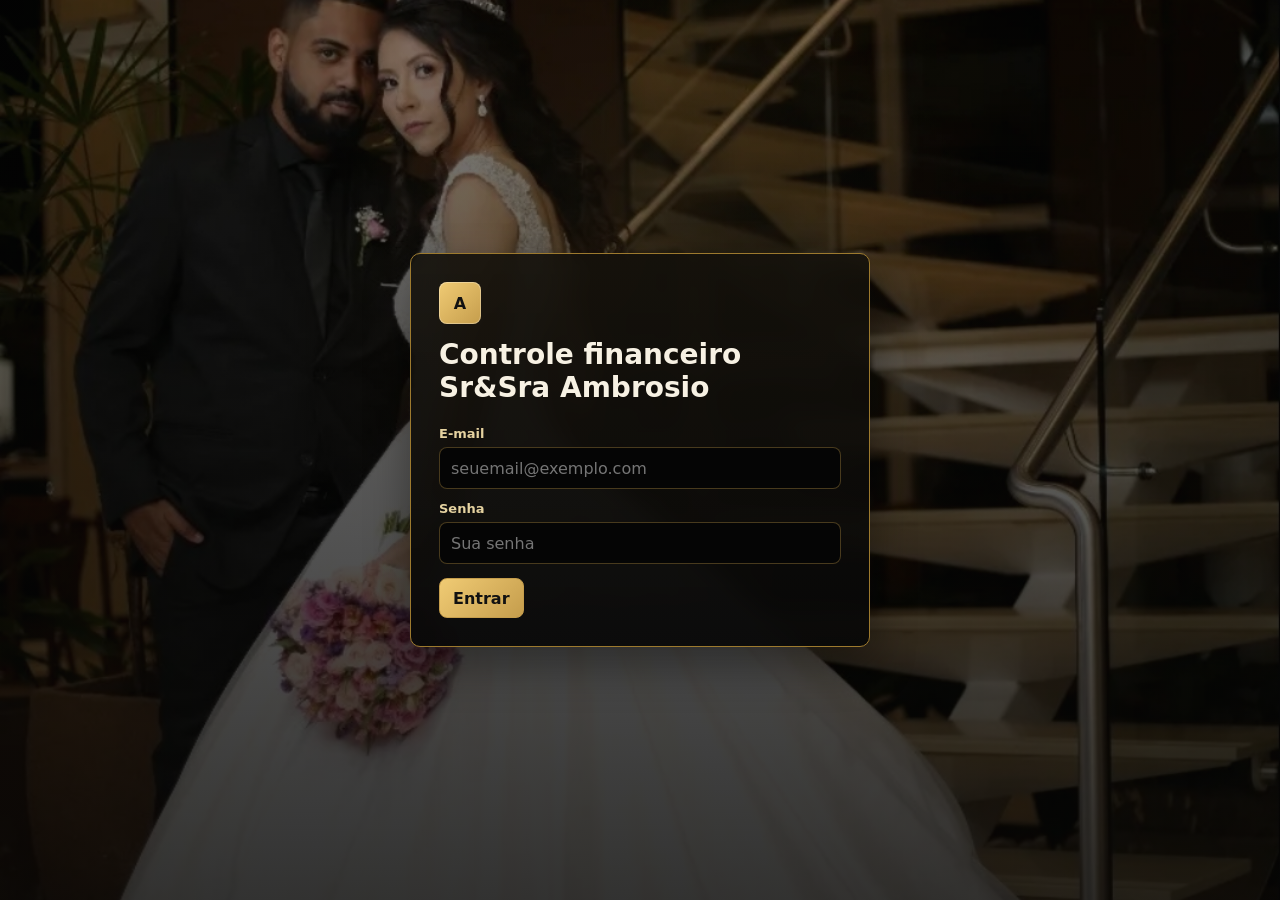
==== commit 8e0df663: "Add files via upload" ====
--- a/index.html
+++ b/index.html
@@ -4,7 +4,7 @@
   <meta charset="utf-8">
   <meta name="viewport" content="width=device-width, initial-scale=1">
   <meta name="theme-color" content="#050505">
-  <title>Controle Financeiro Sr. & Sra. Ambrosio</title>
+  <title>Controle financeiro Sr&Sra Ambrosio</title>
   <style>
     :root {
       --bg: #050505;
@@ -39,14 +39,18 @@
     .login-screen {
       min-height: 100vh;
       display: grid;
-      grid-template-columns: minmax(0, 1.05fr) minmax(360px, 0.95fr);
+      place-items: center;
+      padding: 24px;
       background: #050505;
+      position: relative;
+      isolation: isolate;
+      overflow: hidden;
     }
     .login-photo {
-      position: relative;
-      min-height: 100vh;
+      position: absolute;
+      inset: 0;
       overflow: hidden;
-      border-right: 1px solid var(--line);
+      z-index: -2;
     }
     .login-photo img {
       width: 100%;
@@ -59,45 +63,27 @@
       content: "";
       position: absolute;
       inset: 0;
-      background: linear-gradient(90deg, rgba(5, 5, 5, 0.16), rgba(5, 5, 5, 0.62));
+      background: linear-gradient(180deg, rgba(5, 5, 5, 0.5), rgba(5, 5, 5, 0.82)),
+        radial-gradient(circle at 50% 36%, rgba(197, 157, 76, 0.16), transparent 42%);
     }
     .login-panel {
       display: grid;
       place-items: center;
-      padding: 34px;
+      width: min(460px, calc(100vw - 32px));
     }
     .login-card {
-      width: min(440px, 100%);
-      background: linear-gradient(180deg, rgba(20, 17, 11, 0.98), rgba(10, 10, 10, 0.98));
+      width: 100%;
+      background: linear-gradient(180deg, rgba(20, 17, 11, 0.9), rgba(8, 8, 8, 0.94));
       border: 1px solid var(--line);
       border-radius: 10px;
       padding: 28px;
       box-shadow: var(--shadow);
+      backdrop-filter: blur(10px);
     }
     .login-card h1 {
       font-size: 28px;
-      margin: 14px 0 8px;
+      margin: 14px 0 22px;
       letter-spacing: 0;
-    }
-    .login-card p {
-      color: var(--muted);
-      margin: 0 0 20px;
-      line-height: 1.45;
-    }
-    .setup-box {
-      margin-top: 16px;
-      border: 1px solid var(--line-soft);
-      border-radius: 8px;
-      padding: 12px;
-      background: rgba(197, 157, 76, 0.07);
-    }
-    .setup-box summary {
-      cursor: pointer;
-      color: #f5df9c;
-      font-weight: 800;
-    }
-    .setup-box .field {
-      margin-top: 12px;
     }
 
     .app {
@@ -225,14 +211,14 @@
     }
 
     .grid { display: grid; gap: 14px; }
-    .kpis { grid-template-columns: repeat(4, minmax(0, 1fr)); margin-bottom: 18px; }
+    .kpis { grid-template-columns: repeat(6, minmax(0, 1fr)); margin-bottom: 18px; }
     .kpi, section {
       background: linear-gradient(180deg, rgba(20, 17, 11, 0.98), rgba(10, 10, 10, 0.98));
       border: 1px solid var(--line);
       border-radius: 8px;
       box-shadow: var(--shadow);
     }
-    .kpi { padding: 16px; min-height: 118px; }
+    .kpi { padding: 14px; min-height: 106px; }
     .kpi .label {
       color: var(--muted);
       font-size: 13px;
@@ -241,7 +227,7 @@
     }
     .kpi .value {
       margin-top: 12px;
-      font-size: clamp(21px, 2.3vw, 30px);
+      font-size: clamp(18px, 1.8vw, 26px);
       font-weight: 900;
       word-break: break-word;
     }
@@ -386,13 +372,6 @@
     .toast.show { opacity: 1; transform: translateY(0); }
 
     @media (max-width: 1040px) {
-      .login-screen { grid-template-columns: 1fr; }
-      .login-photo {
-        min-height: 300px;
-        height: 38vh;
-        border-right: 0;
-        border-bottom: 1px solid var(--line);
-      }
       .app { grid-template-columns: 1fr; }
       .sidebar { position: static; height: auto; }
       .nav { grid-template-columns: repeat(3, minmax(0, 1fr)); }
@@ -401,9 +380,8 @@
     }
     @media (max-width: 760px) {
       main { padding: 18px 12px 90px; }
-      .login-panel { padding: 18px; }
+      .login-screen { padding: 16px; align-items: center; }
       .login-card { padding: 20px; }
-      .login-photo { min-height: 240px; height: 32vh; }
       .topbar, .section-head { display: grid; }
       .toolbar { justify-content: stretch; }
       .toolbar .btn, .actions .btn { width: 100%; }
@@ -452,10 +430,9 @@
     <div class="login-panel">
       <form class="login-card" id="loginForm">
         <div class="mark">A</div>
-        <h1>Painel de acesso</h1>
-        <p>Entre com o email e senha cadastrados no Supabase para acessar o controle financeiro familiar.</p>
+        <h1>Controle financeiro Sr&Sra Ambrosio</h1>
         <div class="field">
-          <label for="loginEmail">Email</label>
+          <label for="loginEmail">E-mail</label>
           <input id="loginEmail" type="email" autocomplete="email" required placeholder="seuemail@exemplo.com">
         </div>
         <div class="field" style="margin-top:12px">
@@ -463,22 +440,6 @@
           <input id="loginPassword" type="password" autocomplete="current-password" required placeholder="Sua senha">
         </div>
         <div class="actions"><button class="btn primary" type="submit">Entrar</button></div>
-        <p id="loginHelp" style="margin-top:16px;font-size:13px"></p>
-        <details class="setup-box">
-          <summary>Configurar Supabase depois</summary>
-          <div class="field">
-            <label for="supabaseUrlInput">URL do Supabase</label>
-            <input id="supabaseUrlInput" type="url" placeholder="https://seu-projeto.supabase.co">
-          </div>
-          <div class="field">
-            <label for="supabaseAnonInput">Anon key publica</label>
-            <textarea id="supabaseAnonInput" placeholder="Cole a anon public key"></textarea>
-          </div>
-          <div class="actions">
-            <button class="btn primary" type="button" id="saveSupabaseBtn">Salvar Supabase</button>
-            <button class="btn" type="button" id="clearSupabaseBtn">Limpar</button>
-          </div>
-        </details>
       </form>
     </div>
   </div>
@@ -487,52 +448,56 @@
     <aside class="sidebar">
       <div class="brand">
         <div class="mark">A</div>
-        <div><strong>Controle Financeiro</strong><span>Sr. & Sra. Ambrosio</span></div>
+        <div><strong>Controle financeiro</strong><span>Sr&Sra Ambrosio</span></div>
       </div>
-      <nav class="nav" aria-label="Areas do painel">
-        <button class="active" type="button" data-view="dashboard">Visao geral</button>
-        <button type="button" data-view="transactions">Lancamentos</button>
+      <nav class="nav" aria-label="Áreas do painel">
+        <button class="active" type="button" data-view="dashboard">Visão geral</button>
+        <button type="button" data-view="transactions">Lançamentos</button>
         <button type="button" data-view="shopping">Compras</button>
-        <button type="button" data-view="reports">Relatorios</button>
-        <button type="button" data-view="settings">Configuracoes</button>
+        <button type="button" data-view="reports">Relatórios</button>
+        <button type="button" data-view="settings">Configurações</button>
       </nav>
-      <div class="sidebar-note">Os acessos sao validados pelo Supabase. Os lancamentos ficam salvos neste navegador.</div>
+      <div class="sidebar-note">Os acessos são validados pelo Supabase. Os lançamentos ficam salvos no banco para todos os dispositivos.</div>
     </aside>
 
     <main>
       <header class="topbar">
         <div>
-          <h1>Controle Financeiro Sr. & Sra. Ambrosio</h1>
+          <h1 id="appTitle">Controle financeiro Sr&Sra Ambrosio</h1>
           <p class="subtitle">Painel familiar para acompanhar receitas, despesas, compras e saldo mensal.</p>
         </div>
         <div class="toolbar">
           <button class="btn" type="button" id="printBtn">Imprimir/PDF</button>
           <button class="btn" type="button" id="exportBtn">Exportar CSV</button>
-          <button class="btn primary" type="button" data-view-shortcut="transactions">Novo lancamento</button>
+          <button class="btn" type="button" id="syncBtn">Sincronizar</button>
+          <button class="btn primary" type="button" data-view-shortcut="transactions">Novo lançamento</button>
           <button class="btn danger" type="button" id="logoutBtn">Sair</button>
+          <span class="tag" id="syncStatus">Aguardando Supabase</span>
         </div>
       </header>
 
       <div class="grid kpis" aria-label="Indicadores financeiros">
         <article class="kpi"><div class="label">Receitas recebidas</div><div class="value" id="incomeTotal">R$ 0,00</div><div class="hint" id="incomeHint">0 recebidas</div></article>
+        <article class="kpi"><div class="label">Valores a receber</div><div class="value" id="receivableTotal">R$ 0,00</div><div class="hint" id="receivableHint">0 em aberto</div></article>
         <article class="kpi"><div class="label">Despesas pagas</div><div class="value" id="expenseTotal">R$ 0,00</div><div class="hint" id="expenseHint">0 pagas</div></article>
+        <article class="kpi"><div class="label">Contas a pagar</div><div class="value" id="payableTotal">R$ 0,00</div><div class="hint" id="payableHint">0 em aberto</div></article>
         <article class="kpi"><div class="label">Saldo atual</div><div class="value" id="balanceTotal">R$ 0,00</div><div class="hint">Recebidas menos pagas</div></article>
-        <article class="kpi"><div class="label">Pendencias</div><div class="value" id="pendingTotal">R$ 0,00</div><div class="hint" id="pendingHint">0 itens em aberto</div></article>
+        <article class="kpi"><div class="label">Compras do mês</div><div class="value" id="shoppingKpiTotal">R$ 0,00</div><div class="hint" id="shoppingKpiHint">0 itens na lista</div></article>
       </div>
 
       <div id="view-dashboard" class="view">
         <div class="layout">
           <section>
-            <div class="section-head"><h2>Resumo por tipo</h2><span class="tag blue" id="monthLabel">Mes atual</span></div>
+            <div class="section-head"><h2>Resumo por tipo</h2><span class="tag blue" id="monthLabel">Mês atual</span></div>
             <div class="chart" id="categoryChart"></div>
           </section>
           <section>
-            <div class="section-head"><h2>Proximas acoes</h2></div>
+            <div class="section-head"><h2>Próximas ações</h2></div>
             <div class="split">
-              <div class="mini"><strong>Receitas em aberto</strong><span id="plannedIncomeBox">Nada previsto para este mes.</span></div>
+              <div class="mini"><strong>Receitas em aberto</strong><span id="plannedIncomeBox">Nada previsto para este mês.</span></div>
               <div class="mini"><strong>Despesas em aberto</strong><span id="openExpenseBox">Nenhuma despesa em aberto.</span></div>
               <div class="mini"><strong>Compras</strong><span id="shoppingBox">Nenhuma lista ativa.</span></div>
-              <div class="mini"><strong>Saude financeira</strong><span id="healthBox">Inclua lancamentos para ver o diagnostico.</span></div>
+              <div class="mini"><strong>Saúde financeira</strong><span id="healthBox">Inclua lançamentos para ver o diagnóstico.</span></div>
             </div>
           </section>
         </div>
@@ -541,33 +506,33 @@
       <div id="view-transactions" class="view hidden">
         <div class="layout">
           <section>
-            <div class="section-head"><h2>Lancamentos</h2></div>
+            <div class="section-head"><h2>Lançamentos</h2></div>
             <div class="filters">
-              <input id="searchInput" type="search" placeholder="Buscar descricao" aria-label="Buscar lancamentos">
+              <input id="searchInput" type="search" placeholder="Buscar descrição" aria-label="Buscar lançamentos">
               <select id="typeFilter" aria-label="Filtrar por tipo"><option value="">Todos os tipos</option><option value="income">Receitas</option><option value="expense">Despesas</option></select>
               <select id="statusFilter" aria-label="Filtrar por status"><option value="">Todos os status</option><option value="open">Em aberto</option><option value="done">Pago/recebido</option></select>
-              <select id="monthFilter" aria-label="Filtrar por mes"><option value="current">Mes atual</option><option value="all">Todos os meses</option></select>
+              <select id="monthFilter" aria-label="Filtrar por mês"><option value="current">Mês atual</option><option value="all">Todos os meses</option></select>
             </div>
             <div class="table-wrap">
               <table>
-                <thead><tr><th>Data</th><th>Descricao</th><th>Tipo</th><th>Status</th><th>Valor</th><th class="row-actions">Acoes</th></tr></thead>
+                <thead><tr><th>Data</th><th>Descrição</th><th>Tipo</th><th>Status</th><th>Valor</th><th class="row-actions">Ações</th></tr></thead>
                 <tbody id="transactionRows"></tbody>
               </table>
             </div>
           </section>
 
           <section class="form-panel">
-            <div class="section-head"><h2 id="formTitle">Novo lancamento</h2></div>
+            <div class="section-head"><h2 id="formTitle">Novo lançamento</h2></div>
             <form id="transactionForm">
               <input type="hidden" id="editId">
               <div class="form-grid">
                 <div class="field"><label for="txType">Tipo</label><select id="txType" required><option value="income">Receita</option><option value="expense">Despesa</option></select></div>
                 <div class="field"><label for="txDate">Data</label><input id="txDate" type="date" required></div>
-                <div class="field full"><label for="txDescription">Descricao</label><input id="txDescription" type="text" required maxlength="80" placeholder="Ex.: Salario, mercado, energia"></div>
+                <div class="field full"><label for="txDescription">Descrição</label><input id="txDescription" type="text" required maxlength="80" placeholder="Ex.: Salário, mercado, energia"></div>
                 <div class="field"><label for="txAmount">Valor</label><input id="txAmount" type="number" min="0" step="0.01" required placeholder="0,00"></div>
-                <div class="field full"><label for="txNote">Observacao</label><textarea id="txNote" maxlength="180" placeholder="Detalhes opcionais"></textarea></div>
+                <div class="field full"><label for="txNote">Observação</label><textarea id="txNote" maxlength="180" placeholder="Detalhes opcionais"></textarea></div>
               </div>
-              <div class="actions"><button class="btn primary" type="submit">Salvar lancamento</button><button class="btn" type="button" id="cancelEditBtn">Cancelar</button></div>
+              <div class="actions"><button class="btn primary" type="submit">Salvar lançamento</button><button class="btn" type="button" id="cancelEditBtn">Cancelar</button></div>
             </form>
           </section>
         </div>
@@ -579,7 +544,7 @@
             <div class="section-head"><h2>Lista de compras</h2><span class="tag" id="shoppingTotal">R$ 0,00</span></div>
             <div class="table-wrap">
               <table>
-                <thead><tr><th>Peguei</th><th>Item</th><th>Qtd.</th><th>Valor na compra</th><th>Total</th><th class="row-actions">Acoes</th></tr></thead>
+                <thead><tr><th>Peguei</th><th>Item</th><th>Qtd.</th><th>Valor na compra</th><th>Total</th><th class="row-actions">Ações</th></tr></thead>
                 <tbody id="shoppingRows"></tbody>
               </table>
             </div>
@@ -599,10 +564,10 @@
 
       <div id="view-reports" class="view hidden">
         <section>
-          <div class="section-head"><h2>Relatorio rapido</h2><span class="tag blue">Exportavel</span></div>
+          <div class="section-head"><h2>Relatório rápido</h2><span class="tag blue">Exportável</span></div>
           <div class="split">
             <div class="mini"><strong>Maior despesa</strong><span id="topCategoryReport">Ainda sem despesas.</span></div>
-            <div class="mini"><strong>Media de lancamentos</strong><span id="averageReport">Inclua lancamentos para calcular.</span></div>
+            <div class="mini"><strong>Média de lançamentos</strong><span id="averageReport">Inclua lançamentos para calcular.</span></div>
             <div class="mini"><strong>Total geral de receitas</strong><span id="allIncomeReport">R$ 0,00</span></div>
             <div class="mini"><strong>Total geral de despesas</strong><span id="allExpenseReport">R$ 0,00</span></div>
           </div>
@@ -611,13 +576,13 @@
 
       <div id="view-settings" class="view hidden">
         <section>
-          <div class="section-head"><h2>Configuracoes</h2></div>
+          <div class="section-head"><h2>Configurações</h2></div>
           <div class="form-grid">
             <div class="field"><label for="familyName">Nome do painel</label><input id="familyName" maxlength="70"></div>
             <div class="field"><label for="monthlyGoal">Meta de saldo mensal</label><input id="monthlyGoal" type="number" min="0" step="0.01"></div>
-            <div class="field full"><label for="settingsNote">Observacao da familia</label><textarea id="settingsNote" maxlength="220"></textarea></div>
+            <div class="field full"><label for="settingsNote">Observação da família</label><textarea id="settingsNote" maxlength="220"></textarea></div>
           </div>
-          <div class="actions"><button class="btn primary" type="button" id="saveSettingsBtn">Salvar configuracoes</button><button class="btn danger" type="button" id="resetBtn">Restaurar exemplo</button></div>
+          <div class="actions"><button class="btn primary" type="button" id="saveSettingsBtn">Salvar configurações</button><button class="btn danger" type="button" id="resetBtn">Zerar dados</button></div>
         </section>
       </div>
     </main>
@@ -626,47 +591,52 @@
   <div class="toast" id="toast" role="status" aria-live="polite"></div>
 
   <script>
-    const DEFAULT_SUPABASE_URL = "";
-    const DEFAULT_SUPABASE_ANON_KEY = "";
+    const SUPABASE_URL = "https://dqrpaagkrzkygjlpwdqn.supabase.co";
+    const SUPABASE_ANON_KEY = "sb_publishable_pvO6f934J68ozgqQPMHjOw_7TJiJwEW";
     const money = new Intl.NumberFormat("pt-BR", { style: "currency", currency: "BRL" });
     const today = new Date().toISOString().slice(0, 10);
     const monthKey = today.slice(0, 7);
     const sessionKey = "ambrosio_supabase_session_v1";
     const supabaseConfigKey = "ambrosio_supabase_public_config_v1";
+    const snapshotId = "ambrosio-financeiro";
 
     const seed = {
-      settings: { familyName: "Controle Financeiro Sr. & Sra. Ambrosio", monthlyGoal: 1500, note: "Organizar a rotina financeira da residencia com lancamentos simples." },
-      transactions: [
-        { id: newId(), type: "income", date: `${monthKey}-05`, description: "Salario", amount: 6200, status: "done", note: "" },
-        { id: newId(), type: "income", date: `${monthKey}-12`, description: "Renda extra", amount: 850, status: "open", note: "" },
-        { id: newId(), type: "expense", date: `${monthKey}-06`, description: "Mercado", amount: 980, status: "done", note: "" },
-        { id: newId(), type: "expense", date: `${monthKey}-10`, description: "Energia", amount: 310, status: "open", note: "" },
-        { id: newId(), type: "expense", date: `${monthKey}-15`, description: "Plano de saude", amount: 720, status: "open", note: "" }
-      ],
-      shopping: [
-        { id: newId(), name: "Arroz", qty: 2, amount: 0, done: false },
-        { id: newId(), name: "Produtos de limpeza", qty: 1, amount: 0, done: false },
-        { id: newId(), name: "Frutas e verduras", qty: 1, amount: 0, done: false }
-      ]
+      settings: { familyName: "Controle financeiro Sr&Sra Ambrosio", monthlyGoal: 0, note: "" },
+      transactions: [],
+      shopping: []
     };
 
     let session = readSession();
     let state = loadState();
+    let syncTimer = null;
 
     function getSupabaseConfig() {
       try {
         const saved = JSON.parse(localStorage.getItem(supabaseConfigKey) || "{}");
         return {
-          url: saved.url || DEFAULT_SUPABASE_URL,
-          anonKey: saved.anonKey || DEFAULT_SUPABASE_ANON_KEY
+          url: normalizeSupabaseUrl(SUPABASE_URL || saved.url),
+          anonKey: (SUPABASE_ANON_KEY && !SUPABASE_ANON_KEY.includes("COLE_AQUI")) ? SUPABASE_ANON_KEY.trim() : (saved.anonKey || "").trim()
         };
       } catch {
-        return { url: DEFAULT_SUPABASE_URL, anonKey: DEFAULT_SUPABASE_ANON_KEY };
+        return {
+          url: normalizeSupabaseUrl(SUPABASE_URL),
+          anonKey: (SUPABASE_ANON_KEY && !SUPABASE_ANON_KEY.includes("COLE_AQUI")) ? SUPABASE_ANON_KEY.trim() : ""
+        };
+      }
+    }
+    function normalizeSupabaseUrl(value) {
+      const raw = String(value || "").trim();
+      if (!raw) return "";
+      try {
+        const parsed = new URL(raw);
+        return parsed.origin;
+      } catch {
+        return raw.replace(/\/.*$/, "");
       }
     }
     function isSupabaseConfigured() {
       const config = getSupabaseConfig();
-      return /^https:\/\/.+/i.test(config.url) && Boolean(config.anonKey);
+      return /^https:\/\/.+\.supabase\.co$/i.test(config.url) && Boolean(config.anonKey);
     }
     function readSession() {
       try { const raw = localStorage.getItem(sessionKey); return raw ? JSON.parse(raw) : null; } catch { return null; }
@@ -683,25 +653,120 @@
     function loadState() {
       try { const raw = localStorage.getItem(storageKey()); return raw ? JSON.parse(raw) : copySeed(); } catch { return copySeed(); }
     }
-    function save() { localStorage.setItem(storageKey(), JSON.stringify(state)); }
+    function save() {
+      localStorage.setItem(storageKey(), JSON.stringify(state));
+      scheduleCloudSync();
+    }
     function copySeed() { return JSON.parse(JSON.stringify(seed)); }
+    function isValidFinanceState(data) {
+      return data
+        && data.settings
+        && Array.isArray(data.transactions)
+        && Array.isArray(data.shopping);
+    }
     function newId() {
       if (window.crypto && typeof window.crypto.randomUUID === "function") return window.crypto.randomUUID();
       return `id-${Date.now()}-${Math.random().toString(16).slice(2)}`;
     }
     async function login(email, password) {
       const config = getSupabaseConfig();
-      if (!isSupabaseConfigured()) throw new Error("Site publicado. Agora configure o Supabase nesta tela para liberar o login.");
+      if (!isSupabaseConfigured()) throw new Error("Cole a publishable key no arquivo index.html antes de subir no GitHub.");
       const response = await fetch(`${config.url.replace(/\/$/, "")}/auth/v1/token?grant_type=password`, {
         method: "POST",
-        headers: { "apikey": config.anonKey, "Authorization": `Bearer ${config.anonKey}`, "Content-Type": "application/json" },
+        headers: { "apikey": config.anonKey, "Content-Type": "application/json" },
         body: JSON.stringify({ email, password })
       });
       const payload = await response.json().catch(() => ({}));
-      if (!response.ok) throw new Error(payload.error_description || payload.msg || "Email ou senha invalidos.");
+      if (!response.ok) throw new Error(payload.error_description || payload.msg || payload.message || "E-mail, senha ou usuário sem confirmação no Supabase.");
       writeSession({ access_token: payload.access_token, refresh_token: payload.refresh_token, expires_at: Date.now() + ((payload.expires_in || 3600) * 1000), user: payload.user || { email } });
       state = loadState();
       openApp();
+      await loadCloudState();
+    }
+    function restBaseUrl() {
+      return `${getSupabaseConfig().url.replace(/\/$/, "")}/rest/v1/finance_snapshots`;
+    }
+    function authHeaders(extra = {}) {
+      const config = getSupabaseConfig();
+      return {
+        "apikey": config.anonKey,
+        "Authorization": `Bearer ${session.access_token}`,
+        "Content-Type": "application/json",
+        ...extra
+      };
+    }
+    async function refreshSession() {
+      if (!session?.refresh_token || !isSupabaseConfigured()) return false;
+      const config = getSupabaseConfig();
+      const response = await fetch(`${config.url.replace(/\/$/, "")}/auth/v1/token?grant_type=refresh_token`, {
+        method: "POST",
+        headers: { "apikey": config.anonKey, "Content-Type": "application/json" },
+        body: JSON.stringify({ refresh_token: session.refresh_token })
+      });
+      if (!response.ok) return false;
+      const payload = await response.json();
+      writeSession({
+        access_token: payload.access_token,
+        refresh_token: payload.refresh_token || session.refresh_token,
+        expires_at: Date.now() + ((payload.expires_in || 3600) * 1000),
+        user: payload.user || session.user
+      });
+      return true;
+    }
+    async function supabaseFetch(url, options) {
+      let response = await fetch(url, options);
+      if (response.status === 401 && await refreshSession()) {
+        const nextOptions = { ...options, headers: authHeaders(options.headers?.Prefer ? { Prefer: options.headers.Prefer } : {}) };
+        response = await fetch(url, nextOptions);
+      }
+      return response;
+    }
+    function setSyncStatus(message, tone = "") {
+      const status = document.querySelector("#syncStatus");
+      if (!status) return;
+      status.className = `tag ${tone}`.trim();
+      status.textContent = message;
+    }
+    async function loadCloudState() {
+      if (!session?.access_token || !isSupabaseConfigured()) return;
+      setSyncStatus("Carregando banco...", "blue");
+      const response = await supabaseFetch(`${restBaseUrl()}?id=eq.${encodeURIComponent(snapshotId)}&select=data,updated_at&limit=1`, {
+        headers: authHeaders()
+      });
+      if (!response.ok) {
+        const message = await response.text();
+        setSyncStatus("Banco pendente", "warn");
+        throw new Error(message.includes("finance_snapshots") ? "Crie a tabela finance_snapshots no Supabase." : "Não foi possível carregar o banco.");
+      }
+      const rows = await response.json();
+      if (isValidFinanceState(rows[0]?.data)) {
+        state = rows[0].data;
+        localStorage.setItem(storageKey(), JSON.stringify(state));
+        renderAll();
+        setSyncStatus("Sincronizado", "good");
+      } else {
+        await syncToSupabase(true);
+      }
+    }
+    function scheduleCloudSync() {
+      clearTimeout(syncTimer);
+      syncTimer = setTimeout(() => syncToSupabase(false), 700);
+    }
+    async function syncToSupabase(silent = false) {
+      if (!session?.access_token || !isSupabaseConfigured()) return;
+      if (!silent) setSyncStatus("Salvando...", "blue");
+      try {
+        const response = await supabaseFetch(`${restBaseUrl()}?on_conflict=id`, {
+          method: "POST",
+          headers: authHeaders({ Prefer: "resolution=merge-duplicates,return=minimal" }),
+          body: JSON.stringify({ id: snapshotId, data: state, updated_at: new Date().toISOString() })
+        });
+        if (!response.ok) throw new Error(await response.text());
+        setSyncStatus("Salvo no Supabase", "good");
+      } catch (error) {
+        setSyncStatus("Falha ao salvar", "bad");
+        if (!silent) showToast("Não salvou no Supabase. Confira a tabela e tente sincronizar.");
+      }
     }
     function logout() {
       writeSession(null);
@@ -712,7 +777,7 @@
     function openApp() {
       document.querySelector("#loginScreen").classList.add("hidden");
       document.querySelector("#appScreen").classList.remove("hidden");
-      document.querySelector("h1").textContent = state.settings.familyName;
+      document.querySelector("#appTitle").textContent = state.settings.familyName;
       renderAll();
     }
     function currency(value) { return money.format(Number(value) || 0); }
@@ -740,14 +805,20 @@
       const data = totals();
       const doneIncome = data.current.filter((item) => item.type === "income" && item.status === "done").length;
       const doneExpense = data.current.filter((item) => item.type === "expense" && item.status === "done").length;
-      const pendingCount = data.current.filter((item) => item.status === "open").length;
+      const openIncomeCount = data.current.filter((item) => item.type === "income" && item.status === "open").length;
+      const openExpenseCount = data.current.filter((item) => item.type === "expense" && item.status === "open").length;
+      const shoppingTotal = state.shopping.reduce((sum, item) => sum + item.qty * (Number(item.amount) || 0), 0);
       document.querySelector("#incomeTotal").textContent = currency(data.receivedIncome);
+      document.querySelector("#receivableTotal").textContent = currency(data.openIncome);
       document.querySelector("#expenseTotal").textContent = currency(data.paidExpense);
+      document.querySelector("#payableTotal").textContent = currency(data.openExpense);
       document.querySelector("#balanceTotal").textContent = currency(data.balance);
-      document.querySelector("#pendingTotal").textContent = currency(data.openIncome + data.openExpense);
+      document.querySelector("#shoppingKpiTotal").textContent = currency(shoppingTotal);
       document.querySelector("#incomeHint").textContent = `${doneIncome} recebidas`;
+      document.querySelector("#receivableHint").textContent = `${openIncomeCount} em aberto`;
       document.querySelector("#expenseHint").textContent = `${doneExpense} pagas`;
-      document.querySelector("#pendingHint").textContent = `${pendingCount} itens em aberto`;
+      document.querySelector("#payableHint").textContent = `${openExpenseCount} em aberto`;
+      document.querySelector("#shoppingKpiHint").textContent = `${state.shopping.length} itens na lista`;
       document.querySelector("#monthLabel").textContent = new Date(`${monthKey}-02T12:00:00`).toLocaleDateString("pt-BR", { month: "long", year: "numeric" });
     }
     function renderChart() {
@@ -755,7 +826,7 @@
       const rows = [["Receitas recebidas", data.receivedIncome], ["Receitas em aberto", data.openIncome], ["Despesas pagas", data.paidExpense], ["Despesas em aberto", data.openExpense]].filter((row) => row[1] > 0);
       const max = Math.max(...rows.map((row) => row[1]), 1);
       const chart = document.querySelector("#categoryChart");
-      if (!rows.length) { chart.innerHTML = '<div class="empty">Nenhum lancamento cadastrado neste mes.</div>'; return; }
+      if (!rows.length) { chart.innerHTML = '<div class="empty">Nenhum lançamento cadastrado neste mês.</div>'; return; }
       chart.innerHTML = rows.map(([label, amount]) => `<div class="bar-row"><strong>${escapeHtml(label)}</strong><div class="bar-track"><div class="bar-fill" style="width:${Math.max(6, (amount / max) * 100)}%"></div></div><span class="amount">${currency(amount)}</span></div>`).join("");
     }
     function transactionStatus(item) {
@@ -775,15 +846,15 @@
     function renderTransactions() {
       const rows = getFilteredTransactions();
       const body = document.querySelector("#transactionRows");
-      if (!rows.length) { body.innerHTML = '<tr><td colspan="6"><div class="empty">Nenhum lancamento encontrado.</div></td></tr>'; return; }
+      if (!rows.length) { body.innerHTML = '<tr><td colspan="6"><div class="empty">Nenhum lançamento encontrado.</div></td></tr>'; return; }
       body.innerHTML = rows.map((item) => `
         <tr>
           <td data-label="Data">${formatDate(item.date)}</td>
-          <td data-label="Descricao"><strong>${escapeHtml(item.description)}</strong>${item.note ? `<br><span class="subtitle">${escapeHtml(item.note)}</span>` : ""}</td>
+          <td data-label="Descrição"><strong>${escapeHtml(item.description)}</strong>${item.note ? `<br><span class="subtitle">${escapeHtml(item.note)}</span>` : ""}</td>
           <td data-label="Tipo"><span class="tag ${item.type === "income" ? "good" : "bad"}">${item.type === "income" ? "Receita" : "Despesa"}</span></td>
           <td data-label="Status"><select class="status-select" data-status="${item.id}" aria-label="Status de ${escapeHtml(item.description)}"><option value="open" ${item.status === "open" ? "selected" : ""}>Em aberto</option><option value="done" ${item.status === "done" ? "selected" : ""}>${item.type === "income" ? "Recebido" : "Pago"}</option></select></td>
           <td data-label="Valor" class="money ${item.type}">${item.type === "income" ? "+" : "-"} ${currency(item.amount)}</td>
-          <td class="row-actions" data-label="Acoes"><button class="btn" type="button" data-edit="${item.id}">Editar</button><button class="btn danger" type="button" data-delete="${item.id}">Excluir</button></td>
+          <td class="row-actions" data-label="Ações"><button class="btn" type="button" data-edit="${item.id}">Editar</button><button class="btn danger" type="button" data-delete="${item.id}">Excluir</button></td>
         </tr>`).join("");
     }
     function renderShopping() {
@@ -799,7 +870,7 @@
           <td data-label="Qtd.">${item.qty}</td>
           <td data-label="Valor"><input class="purchase-value" type="number" min="0" step="0.01" data-value-item="${item.id}" value="${item.amount || ""}" placeholder="0,00" aria-label="Valor de ${escapeHtml(item.name)}"></td>
           <td data-label="Total">${currency(item.qty * (Number(item.amount) || 0))}</td>
-          <td class="row-actions" data-label="Acoes"><button class="btn danger" type="button" data-delete-item="${item.id}">Excluir</button></td>
+          <td class="row-actions" data-label="Ações"><button class="btn danger" type="button" data-delete-item="${item.id}">Excluir</button></td>
         </tr>`).join("");
     }
     function renderReports() {
@@ -809,7 +880,7 @@
       const top = expenses[0];
       const average = state.transactions.length ? (allIncome + allExpense) / state.transactions.length : 0;
       document.querySelector("#topCategoryReport").textContent = top ? `${top.description} com ${currency(top.amount)}.` : "Ainda sem despesas.";
-      document.querySelector("#averageReport").textContent = state.transactions.length ? `${currency(average)} por lancamento concluido.` : "Inclua lancamentos para calcular.";
+      document.querySelector("#averageReport").textContent = state.transactions.length ? `${currency(average)} por lançamento concluído.` : "Inclua lançamentos para calcular.";
       document.querySelector("#allIncomeReport").textContent = currency(allIncome);
       document.querySelector("#allExpenseReport").textContent = currency(allExpense);
     }
@@ -817,7 +888,7 @@
       const data = totals();
       const shoppingOpen = state.shopping.filter((item) => !item.done).reduce((sum, item) => sum + item.qty * (Number(item.amount) || 0), 0);
       const goal = Number(state.settings.monthlyGoal) || 0;
-      document.querySelector("#plannedIncomeBox").textContent = data.openIncome ? `${currency(data.openIncome)} ainda para receber.` : "Nada previsto para este mes.";
+      document.querySelector("#plannedIncomeBox").textContent = data.openIncome ? `${currency(data.openIncome)} ainda para receber.` : "Nada previsto para este mês.";
       document.querySelector("#openExpenseBox").textContent = data.openExpense ? `${currency(data.openExpense)} em despesas abertas.` : "Nenhuma despesa em aberto.";
       document.querySelector("#shoppingBox").textContent = shoppingOpen ? `${currency(shoppingOpen)} em itens pendentes ou sem finalizar.` : "Nenhuma lista ativa.";
       document.querySelector("#healthBox").textContent = data.balance >= goal ? `Saldo acima da meta de ${currency(goal)}.` : `Faltam ${currency(Math.max(goal - data.balance, 0))} para a meta mensal.`;
@@ -836,7 +907,7 @@
       document.querySelector("#transactionForm").reset();
       document.querySelector("#txDate").value = today;
       document.querySelector("#editId").value = "";
-      document.querySelector("#formTitle").textContent = "Novo lancamento";
+      document.querySelector("#formTitle").textContent = "Novo lançamento";
     }
     function editTransaction(id) {
       const item = state.transactions.find((entry) => entry.id === id);
@@ -847,7 +918,7 @@
       document.querySelector("#txDescription").value = item.description;
       document.querySelector("#txAmount").value = item.amount;
       document.querySelector("#txNote").value = item.note;
-      document.querySelector("#formTitle").textContent = "Editar lancamento";
+      document.querySelector("#formTitle").textContent = "Editar lançamento";
       setView("transactions");
     }
     function exportCsv() {
@@ -861,27 +932,6 @@
       URL.revokeObjectURL(link.href);
     }
 
-    function refreshSupabaseSetup() {
-      const config = getSupabaseConfig();
-      document.querySelector("#supabaseUrlInput").value = config.url;
-      document.querySelector("#supabaseAnonInput").value = config.anonKey;
-      document.querySelector("#loginHelp").textContent = isSupabaseConfigured()
-        ? "Login conectado ao Supabase."
-        : "Pode subir no GitHub agora. Depois que criar o Supabase, abra esta configuracao e cole URL + anon key.";
-    }
-    refreshSupabaseSetup();
-    document.querySelector("#saveSupabaseBtn").addEventListener("click", () => {
-      const url = document.querySelector("#supabaseUrlInput").value.trim();
-      const anonKey = document.querySelector("#supabaseAnonInput").value.trim();
-      localStorage.setItem(supabaseConfigKey, JSON.stringify({ url, anonKey }));
-      refreshSupabaseSetup();
-      showToast("Configuracao do Supabase salva neste navegador.");
-    });
-    document.querySelector("#clearSupabaseBtn").addEventListener("click", () => {
-      localStorage.removeItem(supabaseConfigKey);
-      refreshSupabaseSetup();
-      showToast("Configuracao removida.");
-    });
     document.querySelector("#loginForm").addEventListener("submit", async (event) => {
       event.preventDefault();
       const button = event.target.querySelector("button");
@@ -891,7 +941,7 @@
         await login(document.querySelector("#loginEmail").value.trim(), document.querySelector("#loginPassword").value);
         showToast("Acesso liberado.");
       } catch (error) {
-        showToast(error.message || "Nao foi possivel entrar.");
+        showToast(error.message || "Não foi possível entrar.");
       } finally {
         button.disabled = false;
         button.textContent = "Entrar";
@@ -917,26 +967,26 @@
       save();
       resetForm();
       renderAll();
-      showToast("Lancamento salvo.");
+      showToast("Lançamento salvo.");
     });
     document.querySelector("#transactionRows").addEventListener("click", (event) => {
-      const editId = event.target.dataset.edit;
-      const deleteId = event.target.dataset.delete;
+      const editId = event.target.closest("[data-edit]")?.dataset.edit;
+      const deleteId = event.target.closest("[data-delete]")?.dataset.delete;
       if (editId) editTransaction(editId);
-      if (deleteId && confirm("Excluir este lancamento?")) {
+      if (deleteId && confirm("Excluir este lançamento?")) {
         state.transactions = state.transactions.filter((item) => item.id !== deleteId);
         save();
         renderAll();
-        showToast("Lancamento excluido.");
+        showToast("Lançamento excluído.");
       }
     });
     document.querySelector("#transactionRows").addEventListener("change", (event) => {
-      const statusId = event.target.dataset.status;
+      const statusId = event.target.closest("[data-status]")?.dataset.status;
       if (!statusId) return;
       state.transactions = state.transactions.map((item) => item.id === statusId ? { ...item, status: event.target.value } : item);
       save();
       renderAll();
-      showToast("Status atualizado e calculos refeitos.");
+      showToast("Status atualizado e cálculos refeitos.");
     });
     document.querySelector("#shoppingForm").addEventListener("submit", (event) => {
       event.preventDefault();
@@ -948,19 +998,20 @@
       showToast("Item adicionado.");
     });
     document.querySelector("#shoppingRows").addEventListener("change", (event) => {
-      const toggleId = event.target.dataset.toggleItem;
-      const valueId = event.target.dataset.valueItem;
+      const toggleId = event.target.closest("[data-toggle-item]")?.dataset.toggleItem;
+      const valueId = event.target.closest("[data-value-item]")?.dataset.valueItem;
       if (toggleId) state.shopping = state.shopping.map((item) => item.id === toggleId ? { ...item, done: event.target.checked } : item);
       if (valueId) state.shopping = state.shopping.map((item) => item.id === valueId ? { ...item, amount: Number(event.target.value || 0) } : item);
       save();
       renderAll();
     });
     document.querySelector("#shoppingRows").addEventListener("click", (event) => {
-      const deleteId = event.target.dataset.deleteItem;
+      const deleteId = event.target.closest("[data-delete-item]")?.dataset.deleteItem;
       if (deleteId && confirm("Excluir este item?")) {
         state.shopping = state.shopping.filter((item) => item.id !== deleteId);
         save();
         renderAll();
+        showToast("Item excluído.");
       }
     });
     document.querySelector("#shoppingToExpenseBtn").addEventListener("click", () => {
@@ -976,18 +1027,18 @@
       state.settings.familyName = document.querySelector("#familyName").value.trim() || seed.settings.familyName;
       state.settings.monthlyGoal = Number(document.querySelector("#monthlyGoal").value || 0);
       state.settings.note = document.querySelector("#settingsNote").value.trim();
-      document.querySelector("h1").textContent = state.settings.familyName;
+      document.querySelector("#appTitle").textContent = state.settings.familyName;
       save();
       renderAll();
-      showToast("Configuracoes salvas.");
+      showToast("Configurações salvas.");
     });
     document.querySelector("#resetBtn").addEventListener("click", () => {
-      if (!confirm("Restaurar os dados de exemplo?")) return;
+      if (!confirm("Zerar todos os dados deste painel?")) return;
       state = copySeed();
       save();
       resetForm();
       renderAll();
-      showToast("Dados restaurados.");
+      showToast("Dados zerados.");
     });
     ["searchInput", "typeFilter", "statusFilter", "monthFilter"].forEach((id) => {
       document.querySelector(`#${id}`).addEventListener("input", renderTransactions);
@@ -995,9 +1046,20 @@
     document.querySelector("#cancelEditBtn").addEventListener("click", resetForm);
     document.querySelector("#printBtn").addEventListener("click", () => window.print());
     document.querySelector("#exportBtn").addEventListener("click", exportCsv);
+    document.querySelector("#syncBtn").addEventListener("click", async () => {
+      try {
+        await loadCloudState();
+        showToast("Dados sincronizados com o Supabase.");
+      } catch (error) {
+        showToast(error.message || "Não foi possível sincronizar.");
+      }
+    });
     document.querySelector("#logoutBtn").addEventListener("click", logout);
     document.querySelector("#txDate").value = today;
-    if (session?.access_token) openApp();
+    if (session?.access_token) {
+      openApp();
+      loadCloudState().catch((error) => showToast(error.message || "Não foi possível carregar o Supabase."));
+    }
   </script>
 </body>
 </html>
